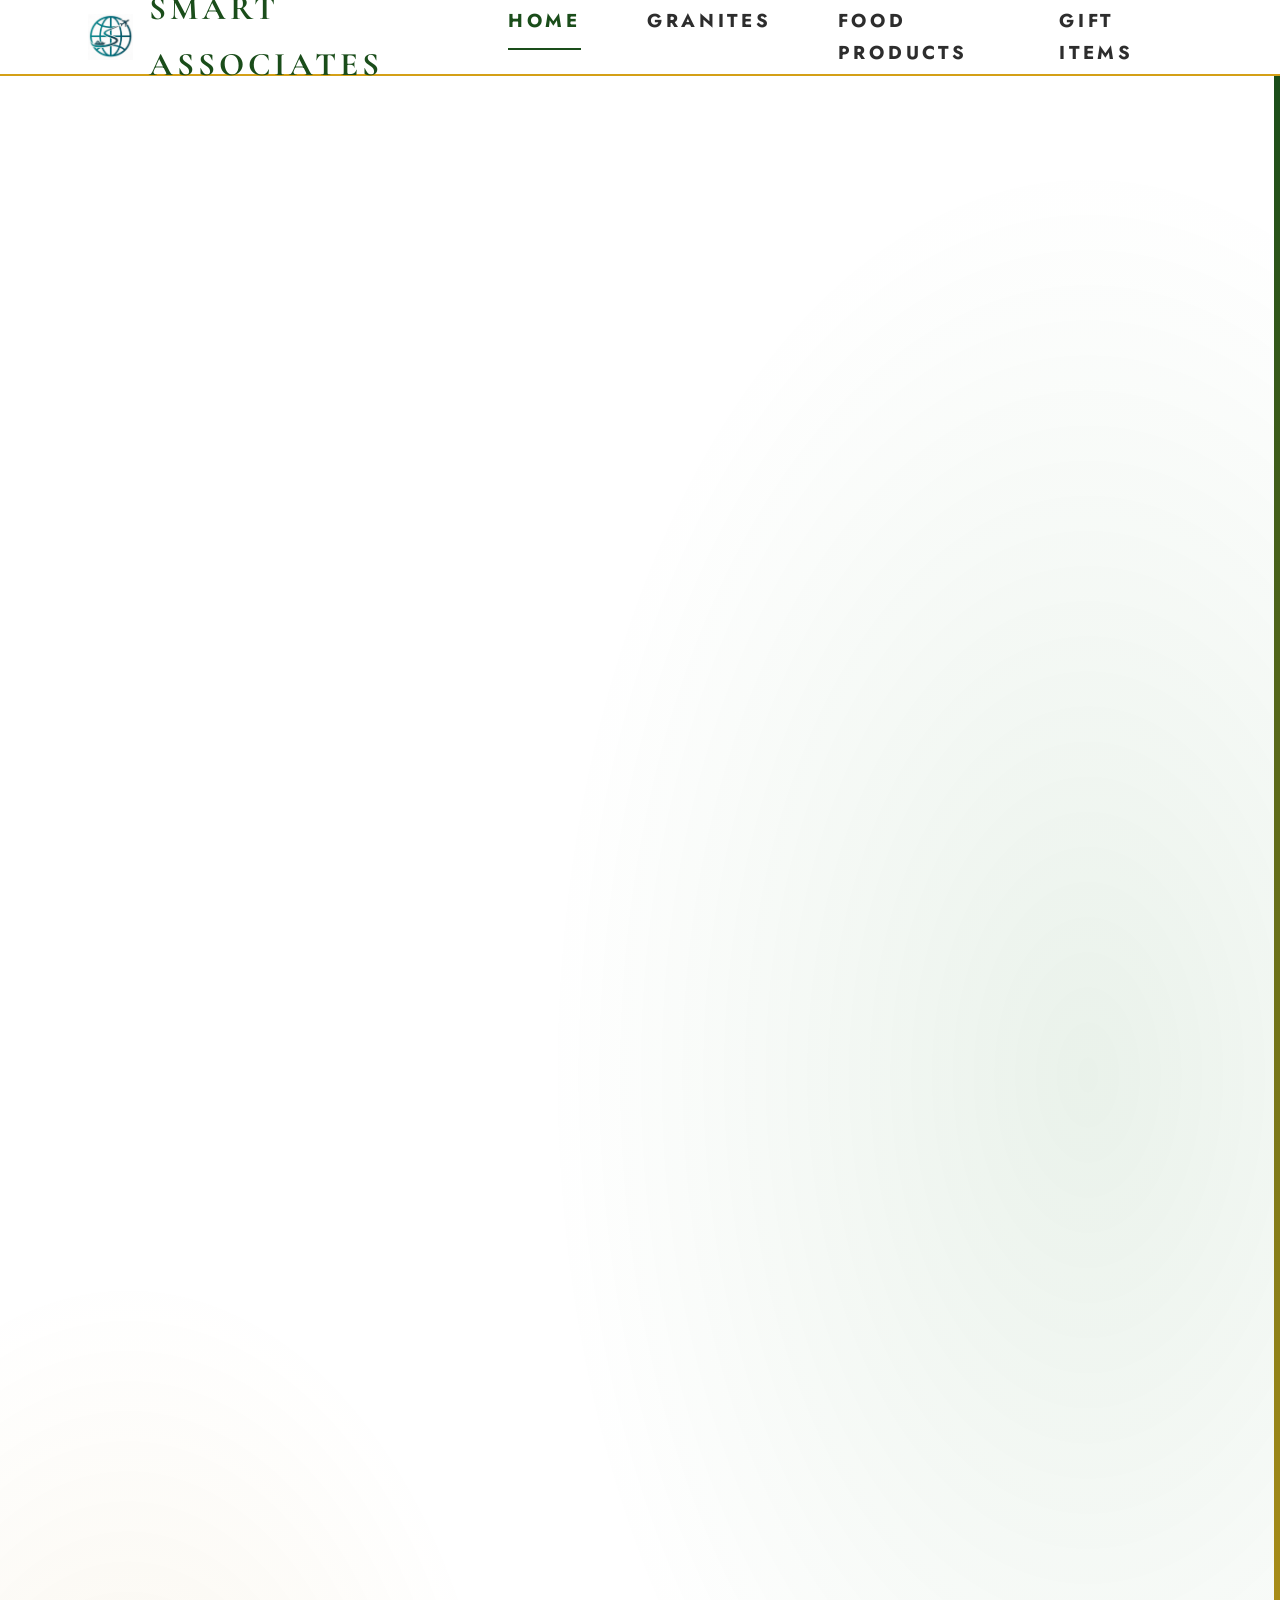
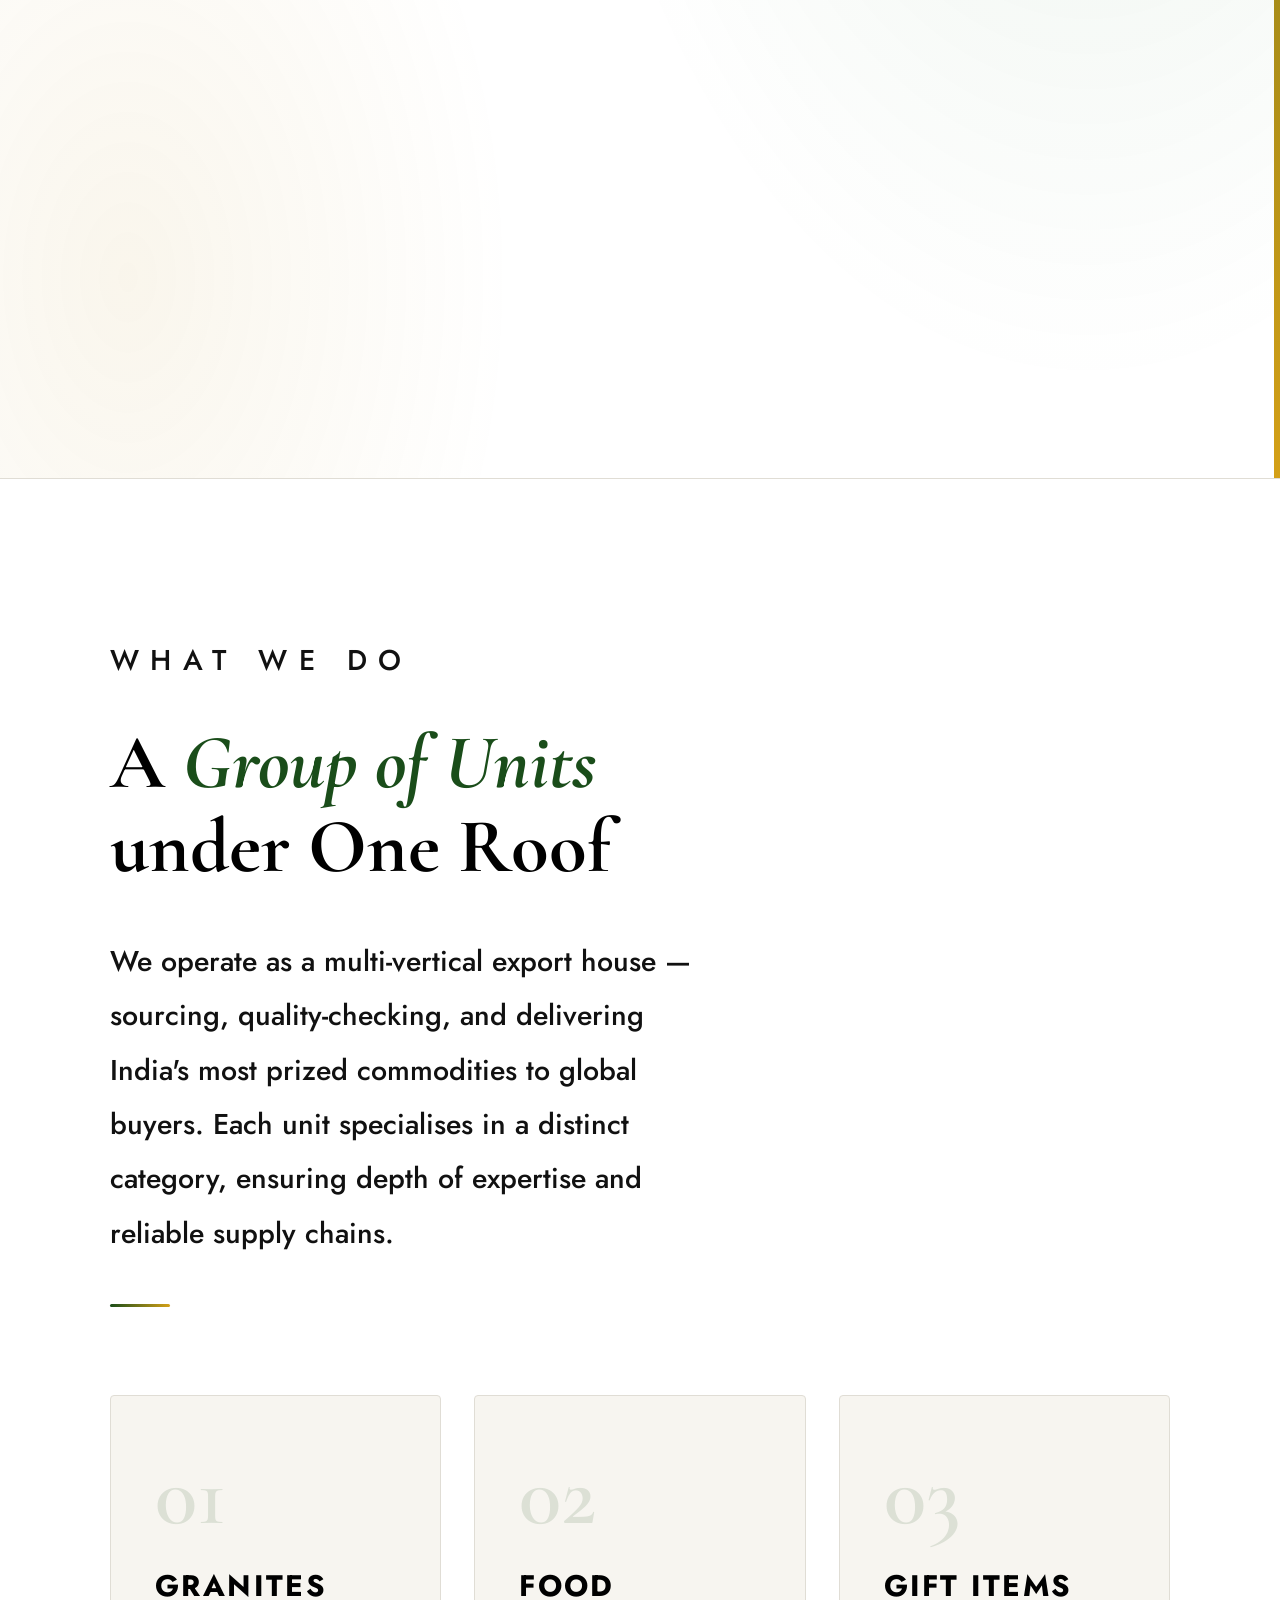
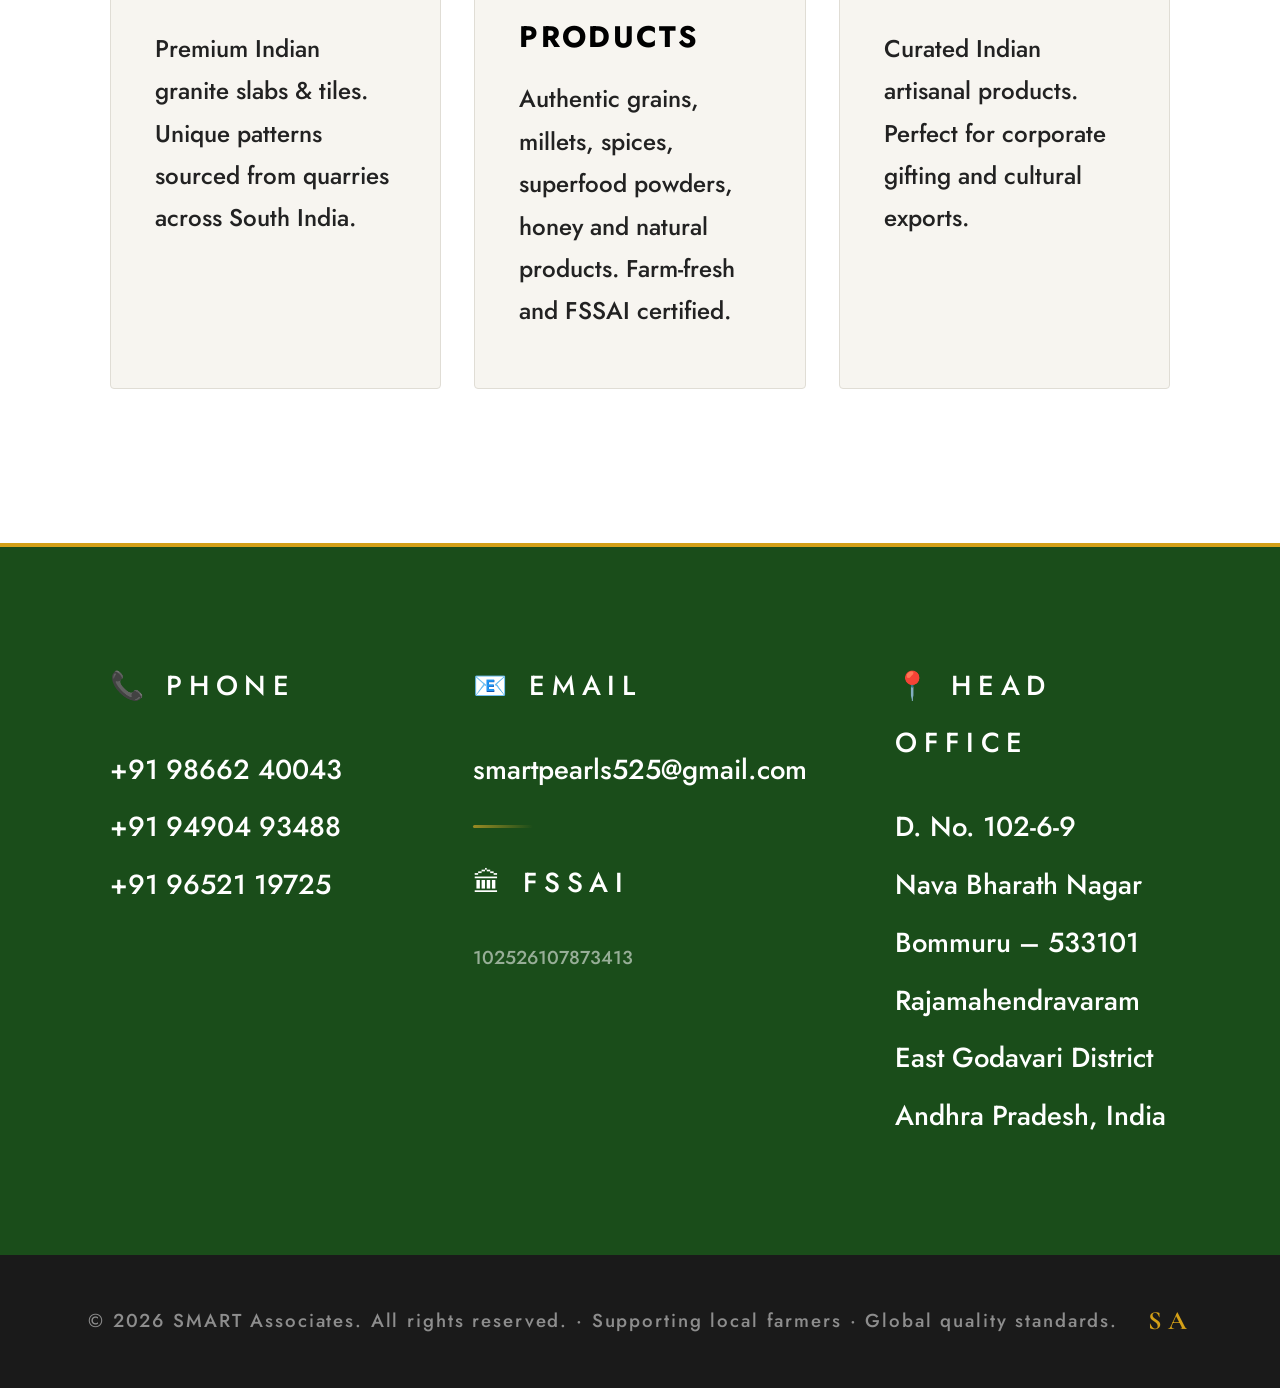
==== index.html @ ff50bb3d "Inital commit" ====
<!DOCTYPE html>
<html lang="en">
<head>
  <meta charset="UTF-8">
  <meta name="viewport" content="width=device-width, initial-scale=1.0">
  <title>SMART Associates — Exports &amp; Imports</title>
  <link rel="stylesheet" href="/styles.css">
  <style>
    /* ── GLOBAL LIGHT OVERRIDES ── */
    :root {
      --white: #ffffff;
      --off-white: #f7f5f0;
      --light-grey: #efefec;
      --gold: #b8860b;
      --gold-bright: #d4a017;
      --gold-light: #f0b429;
      --green-dark: #1a4d1a;
      --green-mid: #2e7d32;
      --green-accent: #43a047;
      --charcoal: #1a1a1a;
      --ink: #2d2d2d;
      --muted: #6b6b5e;
      --border: #e0ddd5;
    }

    body {
      background: var(--white);
      color: #111111;
      font-size: 22px;
    }

    body::before { display: none; }

    /* ── NAV ── */
    nav {
      background: var(--white) !important;
      border-bottom: 2px solid var(--gold-bright) !important;
      backdrop-filter: none !important;
    }
    .nav-logo-text { color: var(--green-dark) !important; }
    .nav-tabs li a { color: var(--ink) !important; }
    .nav-tabs li a:hover, .nav-tabs li a.active { color: var(--green-dark) !important; }
    .nav-tabs li a::after { background: var(--green-dark) !important; }
    .nav-hamburger { border-color: var(--green-dark) !important; color: var(--green-dark) !important; }

    /* ── HERO ── */
    .hero {
      min-height: calc(100vh - 72px);
      margin-top: 72px;
      display: grid;
      grid-template-rows: 1fr auto;
      position: relative; overflow: hidden;
      background: var(--white);
    }

    .hero-bg {
      position: absolute; inset: 0;
      background:
        radial-gradient(ellipse 65% 70% at 85% 50%, rgba(43,125,50,0.10) 0%, transparent 65%),
        radial-gradient(ellipse 50% 50% at 10% 90%, rgba(184,134,11,0.08) 0%, transparent 60%),
        var(--white);
    }

    /* Decorative bold stripe on right */
    .hero-bg::after {
      content: '';
      position: absolute;
      top: 0; right: 0; bottom: 0;
      width: 6px;
      background: linear-gradient(180deg, var(--green-dark), var(--gold-bright));
    }

    .hero-content {
      position: relative; z-index: 2;
      display: flex; flex-direction: column; justify-content: center;
      padding: 6rem 5rem 4rem; max-width: 960px;
    }

    .hero-eyebrow {
      font-size: 1.15rem; font-weight: 700; letter-spacing: 0.35em;
      color: var(--green-mid); text-transform: uppercase; margin-bottom: 2rem;
      display: flex; align-items: center; gap: 1rem;
      opacity: 0; animation: fadeUp 0.8s 0.2s cubic-bezier(0.16,1,0.3,1) forwards;
    }
    .hero-eyebrow::before {
      content: ''; display: inline-block; width: 32px; height: 2px;
      background: var(--green-mid); flex-shrink: 0;
    }

    .hero-title {
      font-family: 'Cormorant Garamond', serif;
      font-size: clamp(5.5rem, 12vw, 12rem);
      font-weight: 700; line-height: 1; letter-spacing: -0.02em;
      color: #000000; margin-bottom: 2.5rem;
      opacity: 0; animation: fadeUp 0.8s 0.35s cubic-bezier(0.16,1,0.3,1) forwards;
    }
    .hero-title em { font-style: italic; color: var(--green-dark); }

    .hero-desc {
      font-size: 1.35rem; font-weight: 500; line-height: 1.9;
      color: #111111; max-width: 580px; margin-bottom: 3.5rem;
      border-left: 4px solid var(--gold-bright); padding-left: 1.5rem;
      opacity: 0; animation: fadeUp 0.8s 0.5s cubic-bezier(0.16,1,0.3,1) forwards;
    }

    .hero-cta-row {
      display: flex; gap: 1.5rem; flex-wrap: wrap;
      opacity: 0; animation: fadeUp 0.8s 0.65s cubic-bezier(0.16,1,0.3,1) forwards;
    }

    /* ── CTA BUTTONS ── */
    .btn-primary {
      background: var(--green-dark) !important;
      color: #fff !important;
      clip-path: none !important;
      border-radius: 2px;
      font-size: 1.1rem !important;
      font-weight: 700 !important;
      letter-spacing: 0.2em !important;
      padding: 1.3rem 3.5rem !important;
    }
    .btn-primary:hover {
      background: var(--green-mid) !important;
      box-shadow: 0 8px 30px rgba(26,77,26,0.3) !important;
    }
    .btn-outline {
      border: 2px solid var(--green-dark) !important;
      color: var(--green-dark) !important;
      font-size: 1.1rem !important;
      font-weight: 700 !important;
      padding: 1.3rem 3.5rem !important;
    }
    .btn-outline:hover {
      background: var(--green-dark) !important;
      color: #fff !important;
    }

    /* ── STATS BAR ── */
    .hero-stats {
      position: relative; z-index: 2;
      display: grid; grid-template-columns: repeat(4, 1fr);
      border-top: 2px solid var(--border);
      background: var(--off-white);
      opacity: 0; animation: fadeUp 0.8s 0.8s cubic-bezier(0.16,1,0.3,1) forwards;
    }

    .stat-item {
      padding: 2.2rem 2rem;
      border-right: 1px solid var(--border);
      transition: background 0.3s;
    }
    .stat-item:last-child { border-right: none; }
    .stat-item:hover { background: var(--light-grey); }

    .stat-num {
      font-family: 'Cormorant Garamond', serif;
      font-size: 4.5rem; font-weight: 700; color: var(--green-dark);
      line-height: 1; margin-bottom: 0.4rem;
    }
    .stat-label {
      font-size: 1rem; font-weight: 700; letter-spacing: 0.15em;
      text-transform: uppercase; color: #111111;
    }

    /* ── WHAT WE DO ── */
    .what-we-do {
      background: var(--white); padding: 7rem 5rem;
      border-top: 1px solid var(--border);
    }

    .section-label {
      font-size: 1.1rem; font-weight: 700; letter-spacing: 0.4em;
      text-transform: uppercase; color: var(--green-mid); margin-bottom: 1.5rem;
    }

    .section-title {
      font-family: 'Cormorant Garamond', serif;
      font-size: clamp(3.5rem, 6vw, 6.5rem);
      font-weight: 700; line-height: 1.1;
      color: #000000; margin-bottom: 2rem;
    }
    .section-title em { font-style: italic; color: var(--green-dark); }

    .what-we-do > p.reveal {
      font-size: 1.3rem; font-weight: 500; color: #111111;
      max-width: 620px; line-height: 1.9;
    }

    .gold-divider {
      width: 60px; height: 3px;
      background: linear-gradient(90deg, var(--green-dark), var(--gold-bright));
      margin: 2rem 0; border-radius: 2px;
    }

    .units-grid {
      display: grid; grid-template-columns: repeat(auto-fit, minmax(240px, 1fr));
      gap: 1.5rem;
      margin-top: 4rem;
    }

    .unit-card {
      background: var(--off-white);
      border: 1.5px solid var(--border);
      padding: 2.5rem 2rem;
      transition: all 0.35s ease; cursor: pointer;
      position: relative; overflow: hidden;
      text-decoration: none; display: block; color: inherit;
      border-radius: 4px;
    }
    .unit-card::before {
      content: ''; position: absolute; top: 0; left: 0; right: 0;
      height: 4px;
      background: linear-gradient(90deg, var(--green-dark), var(--gold-bright));
      transform: scaleX(0); transform-origin: left;
      transition: transform 0.4s ease;
    }
    .unit-card:hover {
      background: var(--white);
      border-color: var(--green-mid);
      transform: translateY(-4px);
      box-shadow: 0 16px 48px rgba(26,77,26,0.12);
    }
    .unit-card:hover::before { transform: scaleX(1); }

    .unit-num {
      font-family: 'Cormorant Garamond', serif;
      font-size: 4rem; font-weight: 600;
      color: rgba(26,77,26,0.12); line-height: 1;
      margin-bottom: 1rem; transition: color 0.4s;
    }
    .unit-card:hover .unit-num { color: rgba(26,77,26,0.25); }
    .unit-name {
      font-size: 1.35rem; font-weight: 700; letter-spacing: 0.08em;
      text-transform: uppercase; color: #000000; margin-bottom: 0.75rem;
    }
    .unit-desc {
      font-size: 1.1rem; font-weight: 500; line-height: 1.75; color: #222222;
    }

    /* ── CONTACT ── */
    .contact-strip {
      background: var(--green-dark); padding: 5rem;
      display: grid; grid-template-columns: 1fr 1fr 1fr; gap: 4rem;
      border-top: 4px solid var(--gold-bright);
    }
    .contact-label {
      font-size: 1.05rem; letter-spacing: 0.25em; text-transform: uppercase;
      color: var(--gold-light); margin-bottom: 1.2rem; font-weight: 700;
    }
    .contact-strip p, .contact-strip a {
      font-size: 1.25rem; font-weight: 500; color: #ffffff;
      line-height: 2.1; text-decoration: none; transition: color 0.3s; display: block;
    }
    .contact-strip a:hover { color: var(--gold-light); }

    /* ── FOOTER ── */
    footer {
      background: var(--charcoal) !important;
      border-top: none !important;
    }
    footer p { color: rgba(255,255,255,0.5) !important; }
    .footer-logo { color: var(--gold-bright) !important; }

    /* ── SCROLLBAR ── */
    ::-webkit-scrollbar-track { background: var(--off-white) !important; }
    ::-webkit-scrollbar-thumb { background: var(--green-dark) !important; }

    @media (max-width: 768px) {
      .hero-content { padding: 4rem 1.5rem 2rem; }
      .hero-stats { grid-template-columns: 1fr 1fr; }
      .what-we-do { padding: 4rem 1.5rem; }
      .contact-strip { padding: 3rem 1.5rem; grid-template-columns: 1fr; }
    }
  </style>
</head>
<body>
  <div id="nav-placeholder"></div>

  <!-- HERO -->
  <section class="hero">
    <div class="hero-bg"></div>
    <div class="hero-content">
      <p class="hero-eyebrow">Rajamahendravaram · Andhra Pradesh · India</p>
      <h1 class="hero-title">Bridging <em>India's</em><br>Finest to the World</h1>
      <p class="hero-desc">SMART Associates is a premium export &amp; import trading company — a group of units sourcing authentic Indian granites, agricultural products, natural spices, and artisanal gift items directly from verified suppliers, meeting the highest international standards.</p>
      <div class="hero-cta-row">
        <a href="/food.html" class="btn-primary">Explore Products</a>
        <a href="#contact" class="btn-outline">Contact Us</a>
      </div>
    </div>
    <div class="hero-stats">
      <div class="stat-item"><div class="stat-num">5</div><div class="stat-label">Business Units</div></div>
      <div class="stat-item"><div class="stat-num">30+</div><div class="stat-label">Export Products</div></div>
      <div class="stat-item"><div class="stat-num">100%</div><div class="stat-label">Quality Assured</div></div>
      <div class="stat-item"><div class="stat-num">🌍</div><div class="stat-label">Global Markets</div></div>
    </div>
  </section>

  <!-- WHAT WE DO -->
  <section class="what-we-do">
    <p class="section-label reveal">What We Do</p>
    <h2 class="section-title reveal">A <em>Group of Units</em><br>under One Roof</h2>
    <p class="reveal">We operate as a multi-vertical export house — sourcing, quality-checking, and delivering India's most prized commodities to global buyers. Each unit specialises in a distinct category, ensuring depth of expertise and reliable supply chains.</p>
    <div class="gold-divider reveal"></div>
    <div class="units-grid">
      <a href="/granites.html" class="unit-card reveal">
        <div class="unit-num">01</div>
        <div class="unit-name">Granites</div>
        <div class="unit-desc">Premium Indian granite slabs &amp; tiles. Unique patterns sourced from quarries across South India.</div>
      </a>
      <a href="/food.html" class="unit-card reveal">
        <div class="unit-num">02</div>
        <div class="unit-name">Food Products</div>
        <div class="unit-desc">Authentic grains, millets, spices, superfood powders, honey and natural products. Farm-fresh and FSSAI certified.</div>
      </a>
      <a href="/gifts.html" class="unit-card reveal">
        <div class="unit-num">03</div>
        <div class="unit-name">Gift Items</div>
        <div class="unit-desc">Curated Indian artisanal products. Perfect for corporate gifting and cultural exports.</div>
      </a>
    </div>
  </section>

  <!-- CONTACT -->
  <section class="contact-strip" id="contact">
    <div class="reveal">
      <p class="contact-label">📞 Phone</p>
      <a href="tel:+919866240043">+91 98662 40043</a>
      <a href="tel:+919490493488">+91 94904 93488</a>
      <a href="tel:+919652119725">+91 96521 19725</a>
    </div>
    <div class="reveal">
      <p class="contact-label">📧 Email</p>
      <a href="mailto:smartpearls525@gmail.com">smartpearls525@gmail.com</a>
      <div class="gold-divider" style="margin:1.2rem 0; background: linear-gradient(90deg, rgba(240,180,41,0.6), transparent);"></div>
      <p class="contact-label">🏛 FSSAI</p>
      <p style="font-size:0.85rem; color:rgba(255,255,255,0.55)">102526107873413</p>
    </div>
    <div class="reveal">
      <p class="contact-label">📍 Head Office</p>
      <p>D. No. 102-6-9<br>Nava Bharath Nagar<br>Bommuru – 533101<br>Rajamahendravaram<br>East Godavari District<br>Andhra Pradesh, India</p>
    </div>
  </section>

  <footer>
    <p>© 2026 SMART Associates. All rights reserved. · Supporting local farmers · Global quality standards.</p>
    <div class="footer-logo">SA</div>
  </footer>

  <script src="/main.js"></script>
</body>
</html>
---- styles.css ----
@import url('https://fonts.googleapis.com/css2?family=Cormorant+Garamond:ital,wght@0,300;0,400;0,600;0,700;1,300;1,400;1,700&family=Jost:wght@400;500;600;700&display=swap');

:root {
  --white: #ffffff;
  --off-white: #f7f5f0;
  --light-grey: #efefec;
  --gold: #8c6a00;         /* Darkened from #b8860b */
  --gold-bright: #9e7711;  /* Darkened from #d4a017 for better visibility */
  --gold-light: #b08d3a;   /* Darkened from #f0b429 */
  --green-dark: #143b14;   /* Darkened for high contrast */
  --green-mid: #1a4d1a;    /* Darkened from #2e7d32 */
  --green-accent: #265c26; 
  --charcoal: #111111;
  --ink: #111111;
  --muted: #444444;
  --border: #d8d4cc;
  /* Legacy mapping maintained for compatibility */
  --dark: #ffffff;
  --dark2: #f7f5f0;
  --dark3: #efefec;
  --stone: #efefec;
  --stone2: #e4e1d8;
  --cream: #111111;
  --cream2: #222222;
  --text-muted: #444444;
  --gold-dim: #8c6a00;
}

* { margin: 0; padding: 0; box-sizing: border-box; }
html { scroll-behavior: smooth; font-size: 22px; }
body {
  font-family: 'Jost', sans-serif;
  background: var(--white);
  color: #111111;
  overflow-x: hidden;
  font-size: 1rem;
  line-height: 1.7;
  font-weight: 500;
}

body::before { display: none; }

/* NAV - Visibility Fixed */
nav {
  position: fixed; top: 0; left: 0; right: 0; z-index: 900;
  padding: 0 4rem; height: 76px;
  display: flex; align-items: center; justify-content: space-between;
  background: #ffffff;
  border-bottom: 2px solid var(--green-dark); /* Changed from gold to green for contrast */
}

.nav-logo { display: flex; align-items: center; gap: 0.75rem; text-decoration: none; }
.nav-logo img { height: 46px; width: auto; transition: opacity 0.3s; }
.nav-logo-text { font-family: 'Cormorant Garamond', serif; font-size: 1.5rem; font-weight: 700; letter-spacing: 0.12em; color: var(--green-dark); text-transform: uppercase; }

.nav-tabs { display: flex; gap: 0; list-style: none; }
.nav-tabs li a {
  display: block; color: #111111;
  font-family: 'Jost', sans-serif; font-size: 0.85rem; font-weight: 700; /* Increased weight */
  letter-spacing: 0.2em; text-transform: uppercase;
  padding: 0.5rem 1.5rem; text-decoration: none;
  transition: color 0.3s ease; position: relative;
}
.nav-tabs li a::after {
  content: ''; position: absolute; bottom: -2px; left: 50%; right: 50%;
  height: 2px; background: var(--green-dark); transition: left 0.3s ease, right 0.3s ease;
}
.nav-tabs li a:hover, .nav-tabs li a.active { color: var(--green-dark) !important; }
.nav-tabs li a.active::after { left: 1.5rem; right: 1.5rem; }

.nav-hamburger {
  display: none; background: none; border: 2px solid var(--green-dark);
  color: var(--green-dark); font-size: 1.4rem; padding: 0.3rem 0.8rem; cursor: pointer;
}

/* SHARED COMPONENTS - Visibility Fixed */
.section-label {
  font-size: 0.85rem; font-weight: 800; /* Bolder */
  letter-spacing: 0.4em; text-transform: uppercase; 
  color: var(--green-dark); /* Uses Dark Forest Green */
  margin-bottom: 1.5rem;
}

.section-title {
  font-family: 'Cormorant Garamond', serif;
  font-size: clamp(3rem, 5.5vw, 6rem);
  font-weight: 700; line-height: 1.1; color: #000000;
  margin-bottom: 2.5rem; max-width: 700px;
}
.section-title em { font-style: italic; color: var(--green-dark); }

.gold-divider {
  width: 60px; height: 3px;
  background: linear-gradient(90deg, var(--green-dark), var(--gold-bright));
  margin: 1.5rem 0; border-radius: 2px;
}

.btn-primary {
  background: var(--green-dark); color: #fff;
  font-family: 'Jost', sans-serif; font-size: 1.1rem; font-weight: 700;
  letter-spacing: 0.2em; text-transform: uppercase;
  border: none; padding: 1.3rem 3.5rem; cursor: pointer; transition: all 0.3s ease;
  text-decoration: none; display: inline-block; border-radius: 2px;
}
.btn-primary:hover { background: var(--green-mid); transform: translateY(-2px); box-shadow: 0 12px 40px rgba(26,77,26,0.25); }

.btn-outline {
  background: transparent; color: var(--green-dark);
  font-family: 'Jost', sans-serif; font-size: 1.1rem; font-weight: 700;
  letter-spacing: 0.2em; text-transform: uppercase;
  border: 2px solid var(--green-dark); padding: 1.3rem 3.5rem;
  cursor: pointer; transition: all 0.3s ease; text-decoration: none; display: inline-block;
}
.btn-outline:hover { background: var(--green-dark); color: #fff; }

.back-btn {
  display: inline-flex; align-items: center; gap: 0.6rem;
  background: none; border: 2px solid var(--green-dark);
  color: var(--green-dark); font-family: 'Jost', sans-serif;
  font-size: 0.9rem; font-weight: 700; letter-spacing: 0.2em; text-transform: uppercase;
  padding: 0.7rem 1.4rem; cursor: pointer; margin-bottom: 3rem;
  transition: all 0.3s; text-decoration: none;
}
.back-btn:hover { background: var(--green-dark); color: #fff; }

.section-hero {
  padding: 5rem 4rem 4rem;
  background: var(--white);
  border-bottom: 2px solid var(--border);
  position: relative; overflow: hidden;
}
.section-hero::after {
  content: attr(data-title); position: absolute; right: 4rem; top: 50%; transform: translateY(-50%);
  font-family: 'Cormorant Garamond', serif; font-size: clamp(6rem, 14vw, 14rem);
  font-weight: 700; color: rgba(26,77,26,0.08); /* Increased watermark visibility slightly */
  line-height: 1; pointer-events: none; white-space: nowrap;
}
.section-hero p { font-size: 1.1rem; font-weight: 500; color: #333333; max-width: 520px; line-height: 1.9; margin-top: 1rem; }

footer {
  background: #111111;
  padding: 2rem 4rem;
  display: flex; justify-content: space-between; align-items: center;
}
footer p { font-size: 0.85rem; font-weight: 500; color: rgba(255,255,255,0.55); letter-spacing: 0.1em; }
.footer-logo { font-family: 'Cormorant Garamond', serif; font-size: 1.2rem; color: var(--gold-bright); letter-spacing: 0.2em; font-weight: 700; }

.reveal { opacity: 0; transform: translateY(30px); transition: opacity 0.7s cubic-bezier(0.16,1,0.3,1), transform 0.7s cubic-bezier(0.16,1,0.3,1); }
.reveal.visible { opacity: 1; transform: translateY(0); }

@keyframes float { 0%, 100% { transform: translateY(0); } 50% { transform: translateY(-12px); } }

/* SCROLLBAR */
::-webkit-scrollbar { width: 6px; }
::-webkit-scrollbar-track { background: var(--off-white); }
::-webkit-scrollbar-thumb { background: var(--green-dark); border-radius: 3px; }

@media (max-width: 768px) {
  html { font-size: 19px; }
  nav { padding: 0 1.5rem; height: 68px; }
  .nav-tabs {
    display: none; flex-direction: column; position: absolute;
    top: 68px; left: 0; right: 0;
    background: #ffffff; padding: 1rem 0;
    border-bottom: 2px solid var(--green-dark);
    box-shadow: 0 8px 24px rgba(0,0,0,0.1);
  }
  .nav-tabs.open { display: flex; }
  .nav-tabs li a { padding: 0.9rem 2rem; font-size: 0.95rem; }
  .nav-hamburger { display: block; }
  .section-hero { padding: 3rem 1.5rem 2.5rem; }
  .section-hero::after { display: none; }
  footer { padding: 1.5rem; flex-direction: column; gap: 1rem; text-align: center; }
}
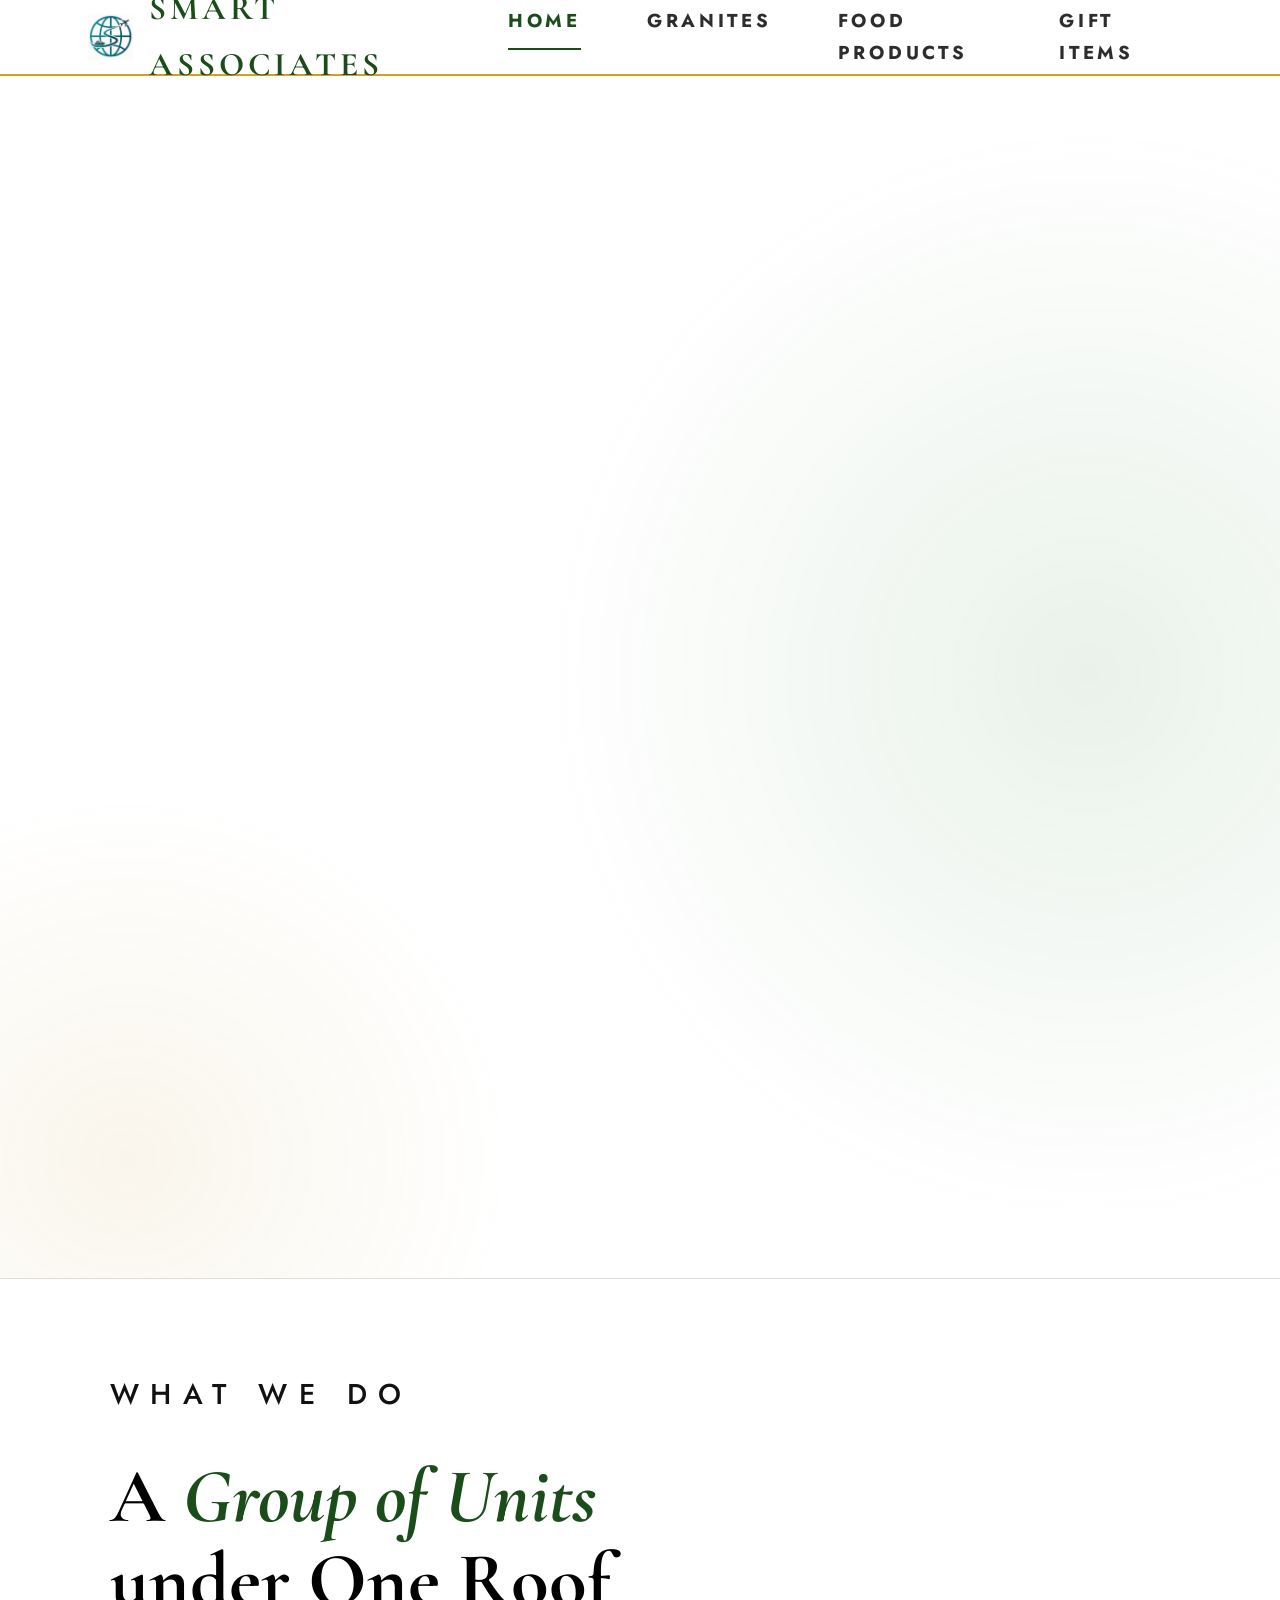
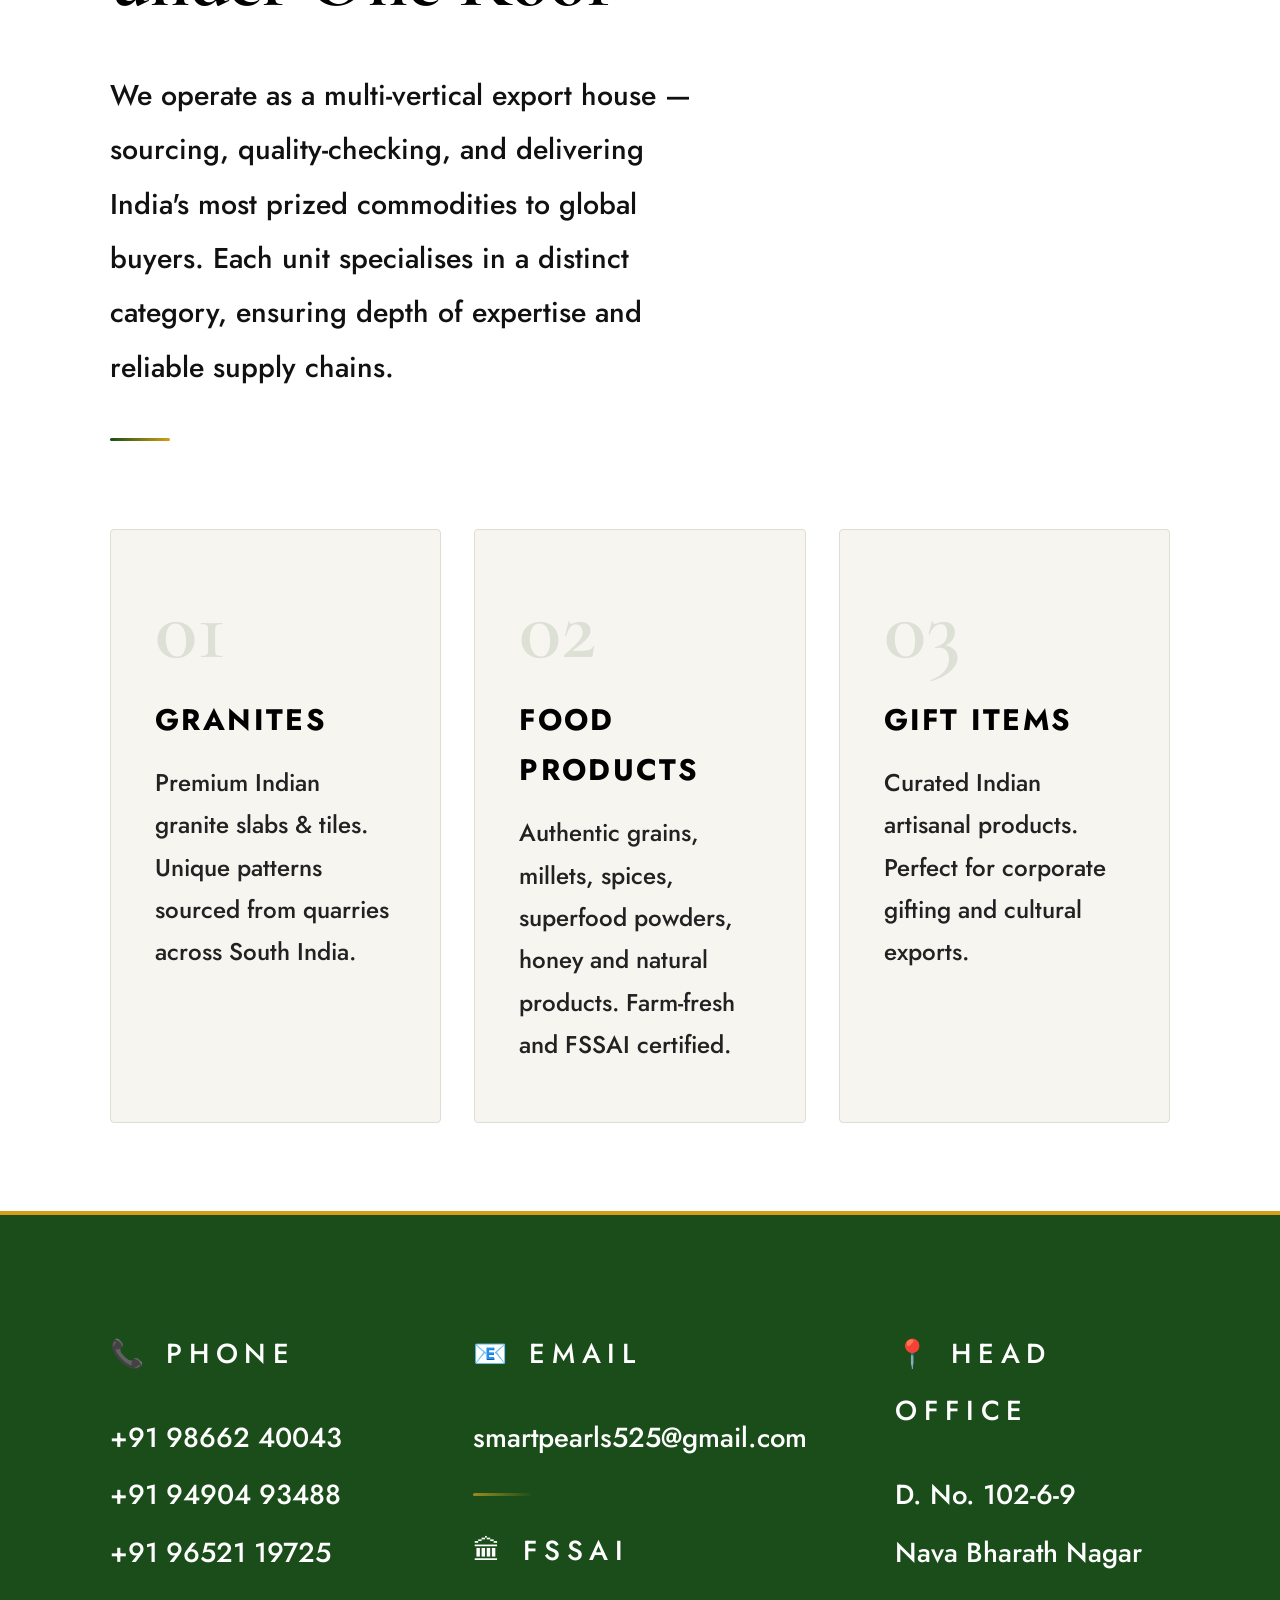
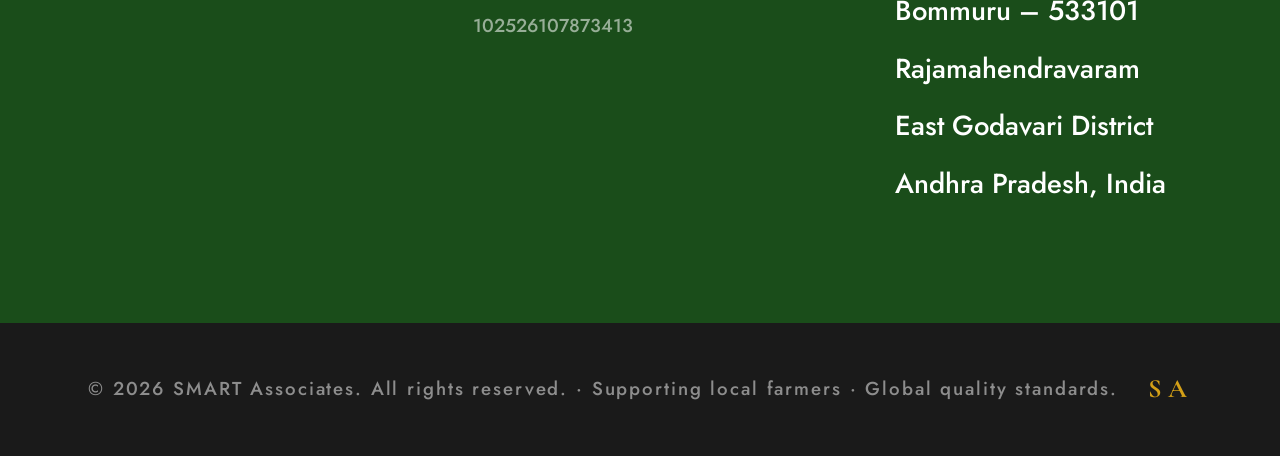
==== commit 81198127: "remove white spacess" ====
--- a/index.html
+++ b/index.html
@@ -45,10 +45,9 @@
 
     /* ── HERO ── */
     .hero {
-      min-height: calc(100vh - 72px);
       margin-top: 72px;
-      display: grid;
-      grid-template-rows: 1fr auto;
+      display: flex;
+      flex-direction: column;
       position: relative; overflow: hidden;
       background: var(--white);
     }
@@ -59,26 +58,18 @@
         radial-gradient(ellipse 65% 70% at 85% 50%, rgba(43,125,50,0.10) 0%, transparent 65%),
         radial-gradient(ellipse 50% 50% at 10% 90%, rgba(184,134,11,0.08) 0%, transparent 60%),
         var(--white);
-    }
-
-    /* Decorative bold stripe on right */
-    .hero-bg::after {
-      content: '';
-      position: absolute;
-      top: 0; right: 0; bottom: 0;
-      width: 6px;
-      background: linear-gradient(180deg, var(--green-dark), var(--gold-bright));
+      pointer-events: none;
     }
 
     .hero-content {
       position: relative; z-index: 2;
-      display: flex; flex-direction: column; justify-content: center;
-      padding: 6rem 5rem 4rem; max-width: 960px;
+      display: flex; flex-direction: column;
+      padding: 2rem 5rem 2rem; max-width: 960px;
     }
 
     .hero-eyebrow {
-      font-size: 1.15rem; font-weight: 700; letter-spacing: 0.35em;
-      color: var(--green-mid); text-transform: uppercase; margin-bottom: 2rem;
+      font-size: 1rem; font-weight: 700; letter-spacing: 0.35em;
+      color: var(--green-mid); text-transform: uppercase; margin-bottom: 1rem;
       display: flex; align-items: center; gap: 1rem;
       opacity: 0; animation: fadeUp 0.8s 0.2s cubic-bezier(0.16,1,0.3,1) forwards;
     }
@@ -89,16 +80,16 @@
 
     .hero-title {
       font-family: 'Cormorant Garamond', serif;
-      font-size: clamp(5.5rem, 12vw, 12rem);
+      font-size: clamp(3rem, 6vw, 6rem);
       font-weight: 700; line-height: 1; letter-spacing: -0.02em;
-      color: #000000; margin-bottom: 2.5rem;
+      color: #000000; margin-bottom: 1.5rem;
       opacity: 0; animation: fadeUp 0.8s 0.35s cubic-bezier(0.16,1,0.3,1) forwards;
     }
     .hero-title em { font-style: italic; color: var(--green-dark); }
 
     .hero-desc {
-      font-size: 1.35rem; font-weight: 500; line-height: 1.9;
-      color: #111111; max-width: 580px; margin-bottom: 3.5rem;
+      font-size: 1.1rem; font-weight: 500; line-height: 1.9;
+      color: #111111; max-width: 580px; margin-bottom: 2rem;
       border-left: 4px solid var(--gold-bright); padding-left: 1.5rem;
       opacity: 0; animation: fadeUp 0.8s 0.5s cubic-bezier(0.16,1,0.3,1) forwards;
     }
@@ -164,7 +155,7 @@
 
     /* ── WHAT WE DO ── */
     .what-we-do {
-      background: var(--white); padding: 7rem 5rem;
+      background: var(--white); padding: 4rem 5rem;
       border-top: 1px solid var(--border);
     }
 
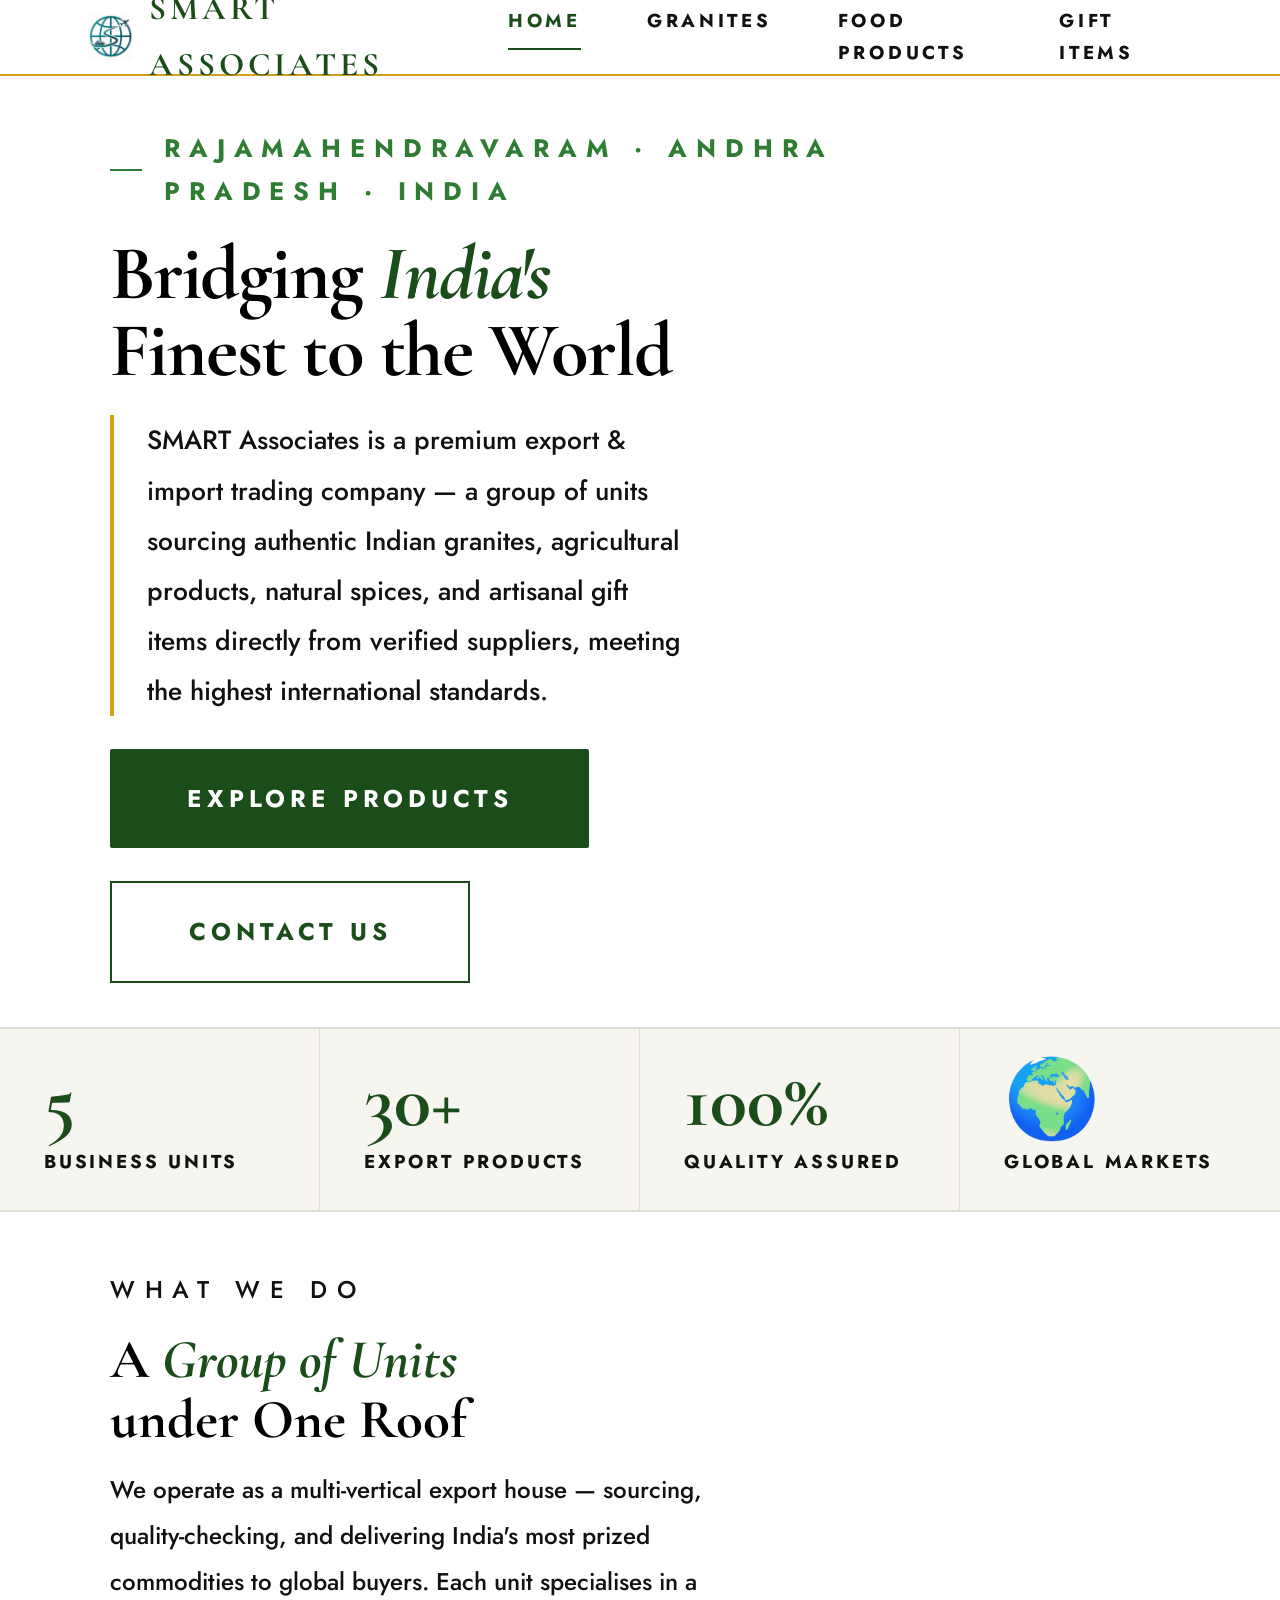
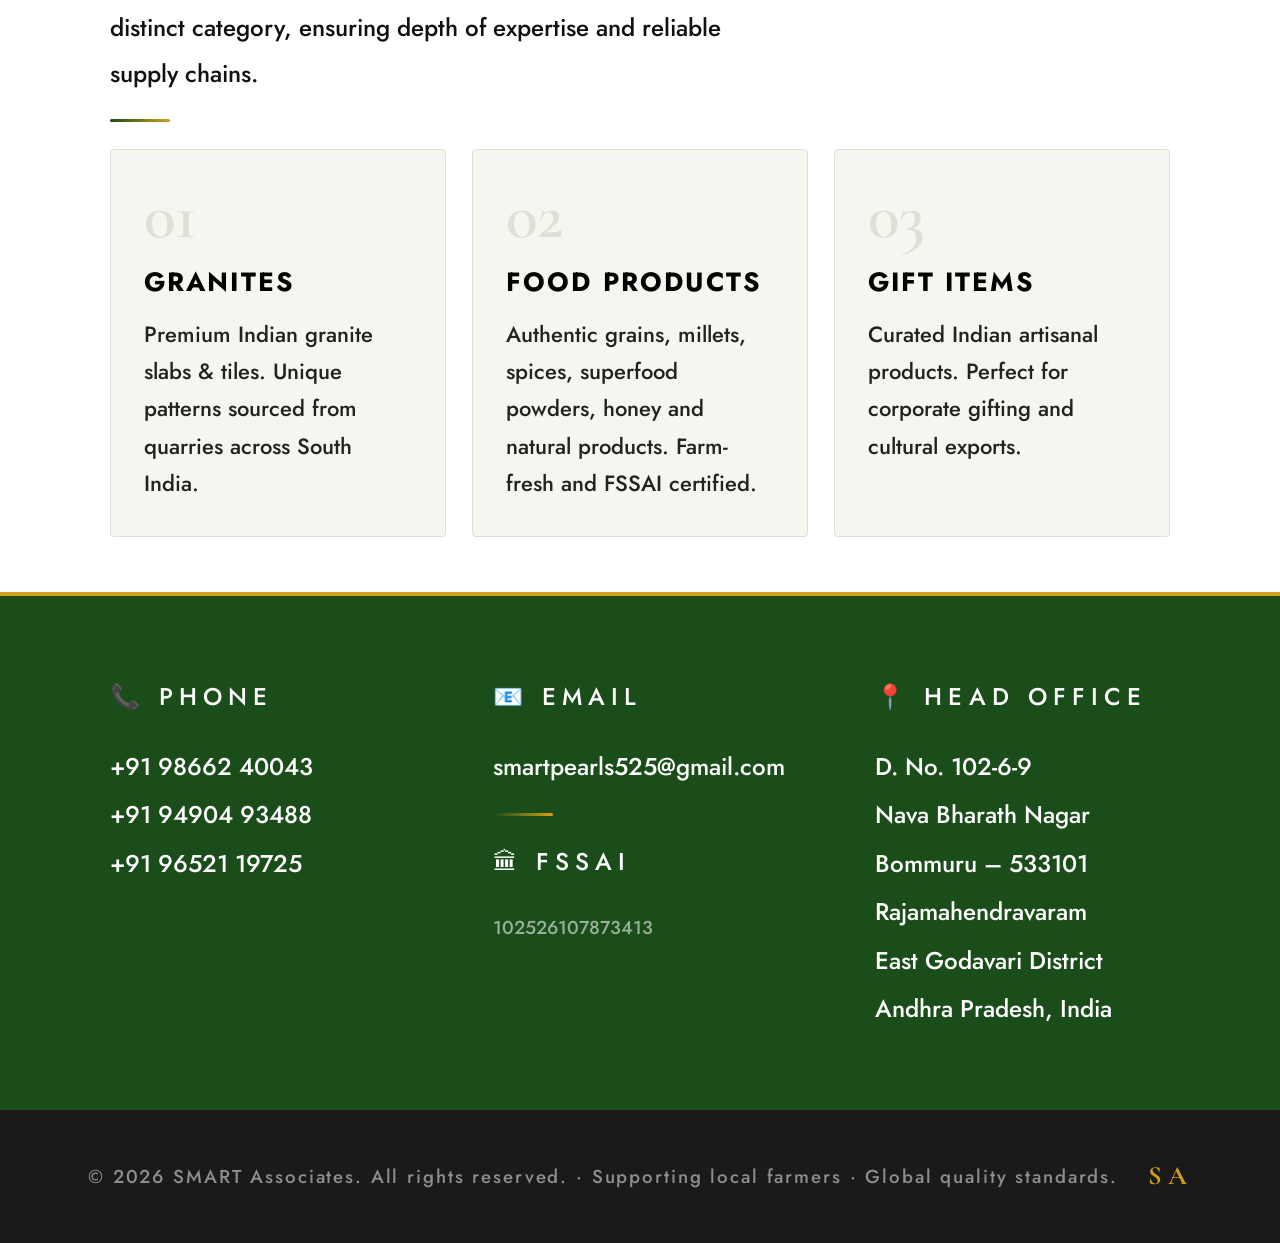
==== commit ff8036b5: "remove white spacesss" ====
--- a/index.html
+++ b/index.html
@@ -6,7 +6,6 @@
   <title>SMART Associates — Exports &amp; Imports</title>
   <link rel="stylesheet" href="/styles.css">
   <style>
-    /* ── GLOBAL LIGHT OVERRIDES ── */
     :root {
       --white: #ffffff;
       --off-white: #f7f5f0;
@@ -23,55 +22,35 @@
       --border: #e0ddd5;
     }
 
-    body {
-      background: var(--white);
-      color: #111111;
-      font-size: 22px;
-    }
-
+    body { background: #ffffff; color: #111111; font-size: 22px; }
     body::before { display: none; }
 
-    /* ── NAV ── */
     nav {
-      background: var(--white) !important;
+      background: #ffffff !important;
       border-bottom: 2px solid var(--gold-bright) !important;
       backdrop-filter: none !important;
     }
     .nav-logo-text { color: var(--green-dark) !important; }
-    .nav-tabs li a { color: var(--ink) !important; }
+    .nav-tabs li a { color: #111111 !important; }
     .nav-tabs li a:hover, .nav-tabs li a.active { color: var(--green-dark) !important; }
     .nav-tabs li a::after { background: var(--green-dark) !important; }
     .nav-hamburger { border-color: var(--green-dark) !important; color: var(--green-dark) !important; }
 
-    /* ── HERO ── */
     .hero {
       margin-top: 72px;
-      display: flex;
-      flex-direction: column;
-      position: relative; overflow: hidden;
-      background: var(--white);
-    }
-
-    .hero-bg {
-      position: absolute; inset: 0;
-      background:
-        radial-gradient(ellipse 65% 70% at 85% 50%, rgba(43,125,50,0.10) 0%, transparent 65%),
-        radial-gradient(ellipse 50% 50% at 10% 90%, rgba(184,134,11,0.08) 0%, transparent 60%),
-        var(--white);
-      pointer-events: none;
+      background: #ffffff;
+      border-bottom: 1px solid var(--border);
     }
 
     .hero-content {
-      position: relative; z-index: 2;
-      display: flex; flex-direction: column;
-      padding: 2rem 5rem 2rem; max-width: 960px;
+      padding: 2.5rem 5rem 2rem;
+      max-width: 960px;
     }
 
     .hero-eyebrow {
-      font-size: 1rem; font-weight: 700; letter-spacing: 0.35em;
+      font-size: 1.15rem; font-weight: 700; letter-spacing: 0.35em;
       color: var(--green-mid); text-transform: uppercase; margin-bottom: 1rem;
       display: flex; align-items: center; gap: 1rem;
-      opacity: 0; animation: fadeUp 0.8s 0.2s cubic-bezier(0.16,1,0.3,1) forwards;
     }
     .hero-eyebrow::before {
       content: ''; display: inline-block; width: 32px; height: 2px;
@@ -80,196 +59,121 @@
 
     .hero-title {
       font-family: 'Cormorant Garamond', serif;
-      font-size: clamp(3rem, 6vw, 6rem);
+      font-size: clamp(3.5rem, 6vw, 6.5rem);
       font-weight: 700; line-height: 1; letter-spacing: -0.02em;
-      color: #000000; margin-bottom: 1.5rem;
-      opacity: 0; animation: fadeUp 0.8s 0.35s cubic-bezier(0.16,1,0.3,1) forwards;
+      color: #000000; margin-bottom: 1.2rem;
     }
     .hero-title em { font-style: italic; color: var(--green-dark); }
 
     .hero-desc {
-      font-size: 1.1rem; font-weight: 500; line-height: 1.9;
-      color: #111111; max-width: 580px; margin-bottom: 2rem;
+      font-size: 1.2rem; font-weight: 500; line-height: 1.9;
+      color: #111111; max-width: 580px; margin-bottom: 1.5rem;
       border-left: 4px solid var(--gold-bright); padding-left: 1.5rem;
-      opacity: 0; animation: fadeUp 0.8s 0.5s cubic-bezier(0.16,1,0.3,1) forwards;
-    }
-
-    .hero-cta-row {
-      display: flex; gap: 1.5rem; flex-wrap: wrap;
-      opacity: 0; animation: fadeUp 0.8s 0.65s cubic-bezier(0.16,1,0.3,1) forwards;
-    }
-
-    /* ── CTA BUTTONS ── */
+    }
+
+    .hero-cta-row { display: flex; gap: 1.5rem; flex-wrap: wrap; }
+
     .btn-primary {
-      background: var(--green-dark) !important;
-      color: #fff !important;
-      clip-path: none !important;
-      border-radius: 2px;
-      font-size: 1.1rem !important;
-      font-weight: 700 !important;
-      letter-spacing: 0.2em !important;
-      padding: 1.3rem 3.5rem !important;
-    }
-    .btn-primary:hover {
-      background: var(--green-mid) !important;
-      box-shadow: 0 8px 30px rgba(26,77,26,0.3) !important;
-    }
+      background: var(--green-dark) !important; color: #fff !important;
+      clip-path: none !important; border-radius: 2px;
+      font-size: 1.1rem !important; font-weight: 700 !important;
+      letter-spacing: 0.2em !important; padding: 1.3rem 3.5rem !important;
+    }
+    .btn-primary:hover { background: var(--green-mid) !important; box-shadow: 0 8px 30px rgba(26,77,26,0.3) !important; }
     .btn-outline {
-      border: 2px solid var(--green-dark) !important;
-      color: var(--green-dark) !important;
-      font-size: 1.1rem !important;
-      font-weight: 700 !important;
-      padding: 1.3rem 3.5rem !important;
-    }
-    .btn-outline:hover {
-      background: var(--green-dark) !important;
-      color: #fff !important;
-    }
-
-    /* ── STATS BAR ── */
+      border: 2px solid var(--green-dark) !important; color: var(--green-dark) !important;
+      font-size: 1.1rem !important; font-weight: 700 !important; padding: 1.3rem 3.5rem !important;
+    }
+    .btn-outline:hover { background: var(--green-dark) !important; color: #fff !important; }
+
     .hero-stats {
-      position: relative; z-index: 2;
       display: grid; grid-template-columns: repeat(4, 1fr);
       border-top: 2px solid var(--border);
       background: var(--off-white);
-      opacity: 0; animation: fadeUp 0.8s 0.8s cubic-bezier(0.16,1,0.3,1) forwards;
-    }
-
-    .stat-item {
-      padding: 2.2rem 2rem;
-      border-right: 1px solid var(--border);
-      transition: background 0.3s;
-    }
+    }
+    .stat-item { padding: 1.5rem 2rem; border-right: 1px solid var(--border); transition: background 0.3s; }
     .stat-item:last-child { border-right: none; }
     .stat-item:hover { background: var(--light-grey); }
-
     .stat-num {
       font-family: 'Cormorant Garamond', serif;
-      font-size: 4.5rem; font-weight: 700; color: var(--green-dark);
-      line-height: 1; margin-bottom: 0.4rem;
-    }
-    .stat-label {
-      font-size: 1rem; font-weight: 700; letter-spacing: 0.15em;
-      text-transform: uppercase; color: #111111;
-    }
-
-    /* ── WHAT WE DO ── */
-    .what-we-do {
-      background: var(--white); padding: 4rem 5rem;
-      border-top: 1px solid var(--border);
-    }
-
-    .section-label {
-      font-size: 1.1rem; font-weight: 700; letter-spacing: 0.4em;
-      text-transform: uppercase; color: var(--green-mid); margin-bottom: 1.5rem;
-    }
+      font-size: 3.5rem; font-weight: 700; color: var(--green-dark); line-height: 1; margin-bottom: 0.3rem;
+    }
+    .stat-label { font-size: 0.85rem; font-weight: 700; letter-spacing: 0.15em; text-transform: uppercase; color: #111111; }
+
+    .what-we-do { background: #ffffff; padding: 2.5rem 5rem; border-top: 1px solid var(--border); }
+
+    .section-label { font-size: 1rem; font-weight: 700; letter-spacing: 0.4em; text-transform: uppercase; color: var(--green-mid); margin-bottom: 0.75rem; }
 
     .section-title {
       font-family: 'Cormorant Garamond', serif;
-      font-size: clamp(3.5rem, 6vw, 6.5rem);
-      font-weight: 700; line-height: 1.1;
-      color: #000000; margin-bottom: 2rem;
+      font-size: clamp(2.5rem, 4vw, 4rem);
+      font-weight: 700; line-height: 1.1; color: #000000; margin-bottom: 0.75rem;
     }
     .section-title em { font-style: italic; color: var(--green-dark); }
 
-    .what-we-do > p.reveal {
-      font-size: 1.3rem; font-weight: 500; color: #111111;
-      max-width: 620px; line-height: 1.9;
+    .what-we-do > p {
+      font-size: 1.1rem; font-weight: 500; color: #111111; max-width: 620px; line-height: 1.9;
     }
 
     .gold-divider {
       width: 60px; height: 3px;
       background: linear-gradient(90deg, var(--green-dark), var(--gold-bright));
-      margin: 2rem 0; border-radius: 2px;
+      margin: 1rem 0; border-radius: 2px;
     }
 
     .units-grid {
       display: grid; grid-template-columns: repeat(auto-fit, minmax(240px, 1fr));
-      gap: 1.5rem;
-      margin-top: 4rem;
+      gap: 1.2rem; margin-top: 1.2rem;
     }
 
     .unit-card {
-      background: var(--off-white);
-      border: 1.5px solid var(--border);
-      padding: 2.5rem 2rem;
-      transition: all 0.35s ease; cursor: pointer;
+      background: var(--off-white); border: 1.5px solid var(--border);
+      padding: 1.5rem; transition: all 0.35s ease;
       position: relative; overflow: hidden;
-      text-decoration: none; display: block; color: inherit;
-      border-radius: 4px;
+      text-decoration: none; display: block; color: inherit; border-radius: 4px;
     }
     .unit-card::before {
-      content: ''; position: absolute; top: 0; left: 0; right: 0;
-      height: 4px;
+      content: ''; position: absolute; top: 0; left: 0; right: 0; height: 4px;
       background: linear-gradient(90deg, var(--green-dark), var(--gold-bright));
-      transform: scaleX(0); transform-origin: left;
-      transition: transform 0.4s ease;
-    }
-    .unit-card:hover {
-      background: var(--white);
-      border-color: var(--green-mid);
-      transform: translateY(-4px);
-      box-shadow: 0 16px 48px rgba(26,77,26,0.12);
-    }
+      transform: scaleX(0); transform-origin: left; transition: transform 0.4s ease;
+    }
+    .unit-card:hover { background: #ffffff; border-color: var(--green-mid); transform: translateY(-4px); box-shadow: 0 16px 48px rgba(26,77,26,0.12); }
     .unit-card:hover::before { transform: scaleX(1); }
-
     .unit-num {
-      font-family: 'Cormorant Garamond', serif;
-      font-size: 4rem; font-weight: 600;
-      color: rgba(26,77,26,0.12); line-height: 1;
-      margin-bottom: 1rem; transition: color 0.4s;
-    }
-    .unit-card:hover .unit-num { color: rgba(26,77,26,0.25); }
-    .unit-name {
-      font-size: 1.35rem; font-weight: 700; letter-spacing: 0.08em;
-      text-transform: uppercase; color: #000000; margin-bottom: 0.75rem;
-    }
-    .unit-desc {
-      font-size: 1.1rem; font-weight: 500; line-height: 1.75; color: #222222;
-    }
-
-    /* ── CONTACT ── */
+      font-family: 'Cormorant Garamond', serif; font-size: 3rem; font-weight: 600;
+      color: rgba(26,77,26,0.12); line-height: 1; margin-bottom: 0.5rem;
+    }
+    .unit-name { font-size: 1.2rem; font-weight: 700; letter-spacing: 0.08em; text-transform: uppercase; color: #000000; margin-bottom: 0.5rem; }
+    .unit-desc { font-size: 1rem; font-weight: 500; line-height: 1.7; color: #222222; }
+
     .contact-strip {
-      background: var(--green-dark); padding: 5rem;
+      background: var(--green-dark); padding: 3.5rem 5rem;
       display: grid; grid-template-columns: 1fr 1fr 1fr; gap: 4rem;
       border-top: 4px solid var(--gold-bright);
     }
-    .contact-label {
-      font-size: 1.05rem; letter-spacing: 0.25em; text-transform: uppercase;
-      color: var(--gold-light); margin-bottom: 1.2rem; font-weight: 700;
-    }
-    .contact-strip p, .contact-strip a {
-      font-size: 1.25rem; font-weight: 500; color: #ffffff;
-      line-height: 2.1; text-decoration: none; transition: color 0.3s; display: block;
-    }
+    .contact-label { font-size: 1rem; letter-spacing: 0.25em; text-transform: uppercase; color: var(--gold-light); margin-bottom: 1rem; font-weight: 700; }
+    .contact-strip p, .contact-strip a { font-size: 1.1rem; font-weight: 500; color: #ffffff; line-height: 2; text-decoration: none; transition: color 0.3s; display: block; }
     .contact-strip a:hover { color: var(--gold-light); }
 
-    /* ── FOOTER ── */
-    footer {
-      background: var(--charcoal) !important;
-      border-top: none !important;
-    }
+    footer { background: var(--charcoal) !important; border-top: none !important; }
     footer p { color: rgba(255,255,255,0.5) !important; }
     .footer-logo { color: var(--gold-bright) !important; }
 
-    /* ── SCROLLBAR ── */
     ::-webkit-scrollbar-track { background: var(--off-white) !important; }
     ::-webkit-scrollbar-thumb { background: var(--green-dark) !important; }
 
     @media (max-width: 768px) {
-      .hero-content { padding: 4rem 1.5rem 2rem; }
+      .hero-content { padding: 2rem 1.5rem; }
       .hero-stats { grid-template-columns: 1fr 1fr; }
-      .what-we-do { padding: 4rem 1.5rem; }
-      .contact-strip { padding: 3rem 1.5rem; grid-template-columns: 1fr; }
+      .what-we-do { padding: 2rem 1.5rem; }
+      .contact-strip { padding: 2.5rem 1.5rem; grid-template-columns: 1fr; }
     }
   </style>
 </head>
 <body>
   <div id="nav-placeholder"></div>
 
-  <!-- HERO -->
   <section class="hero">
-    <div class="hero-bg"></div>
     <div class="hero-content">
       <p class="hero-eyebrow">Rajamahendravaram · Andhra Pradesh · India</p>
       <h1 class="hero-title">Bridging <em>India's</em><br>Finest to the World</h1>
@@ -287,24 +191,23 @@
     </div>
   </section>
 
-  <!-- WHAT WE DO -->
   <section class="what-we-do">
-    <p class="section-label reveal">What We Do</p>
-    <h2 class="section-title reveal">A <em>Group of Units</em><br>under One Roof</h2>
-    <p class="reveal">We operate as a multi-vertical export house — sourcing, quality-checking, and delivering India's most prized commodities to global buyers. Each unit specialises in a distinct category, ensuring depth of expertise and reliable supply chains.</p>
-    <div class="gold-divider reveal"></div>
+    <p class="section-label">What We Do</p>
+    <h2 class="section-title">A <em>Group of Units</em><br>under One Roof</h2>
+    <p>We operate as a multi-vertical export house — sourcing, quality-checking, and delivering India's most prized commodities to global buyers. Each unit specialises in a distinct category, ensuring depth of expertise and reliable supply chains.</p>
+    <div class="gold-divider"></div>
     <div class="units-grid">
-      <a href="/granites.html" class="unit-card reveal">
+      <a href="/granites.html" class="unit-card">
         <div class="unit-num">01</div>
         <div class="unit-name">Granites</div>
         <div class="unit-desc">Premium Indian granite slabs &amp; tiles. Unique patterns sourced from quarries across South India.</div>
       </a>
-      <a href="/food.html" class="unit-card reveal">
+      <a href="/food.html" class="unit-card">
         <div class="unit-num">02</div>
         <div class="unit-name">Food Products</div>
         <div class="unit-desc">Authentic grains, millets, spices, superfood powders, honey and natural products. Farm-fresh and FSSAI certified.</div>
       </a>
-      <a href="/gifts.html" class="unit-card reveal">
+      <a href="/gifts.html" class="unit-card">
         <div class="unit-num">03</div>
         <div class="unit-name">Gift Items</div>
         <div class="unit-desc">Curated Indian artisanal products. Perfect for corporate gifting and cultural exports.</div>
@@ -312,22 +215,21 @@
     </div>
   </section>
 
-  <!-- CONTACT -->
   <section class="contact-strip" id="contact">
-    <div class="reveal">
+    <div>
       <p class="contact-label">📞 Phone</p>
       <a href="tel:+919866240043">+91 98662 40043</a>
       <a href="tel:+919490493488">+91 94904 93488</a>
       <a href="tel:+919652119725">+91 96521 19725</a>
     </div>
-    <div class="reveal">
+    <div>
       <p class="contact-label">📧 Email</p>
       <a href="mailto:smartpearls525@gmail.com">smartpearls525@gmail.com</a>
-      <div class="gold-divider" style="margin:1.2rem 0; background: linear-gradient(90deg, rgba(240,180,41,0.6), transparent);"></div>
+      <div class="gold-divider" style="margin:1rem 0;"></div>
       <p class="contact-label">🏛 FSSAI</p>
       <p style="font-size:0.85rem; color:rgba(255,255,255,0.55)">102526107873413</p>
     </div>
-    <div class="reveal">
+    <div>
       <p class="contact-label">📍 Head Office</p>
       <p>D. No. 102-6-9<br>Nava Bharath Nagar<br>Bommuru – 533101<br>Rajamahendravaram<br>East Godavari District<br>Andhra Pradesh, India</p>
     </div>
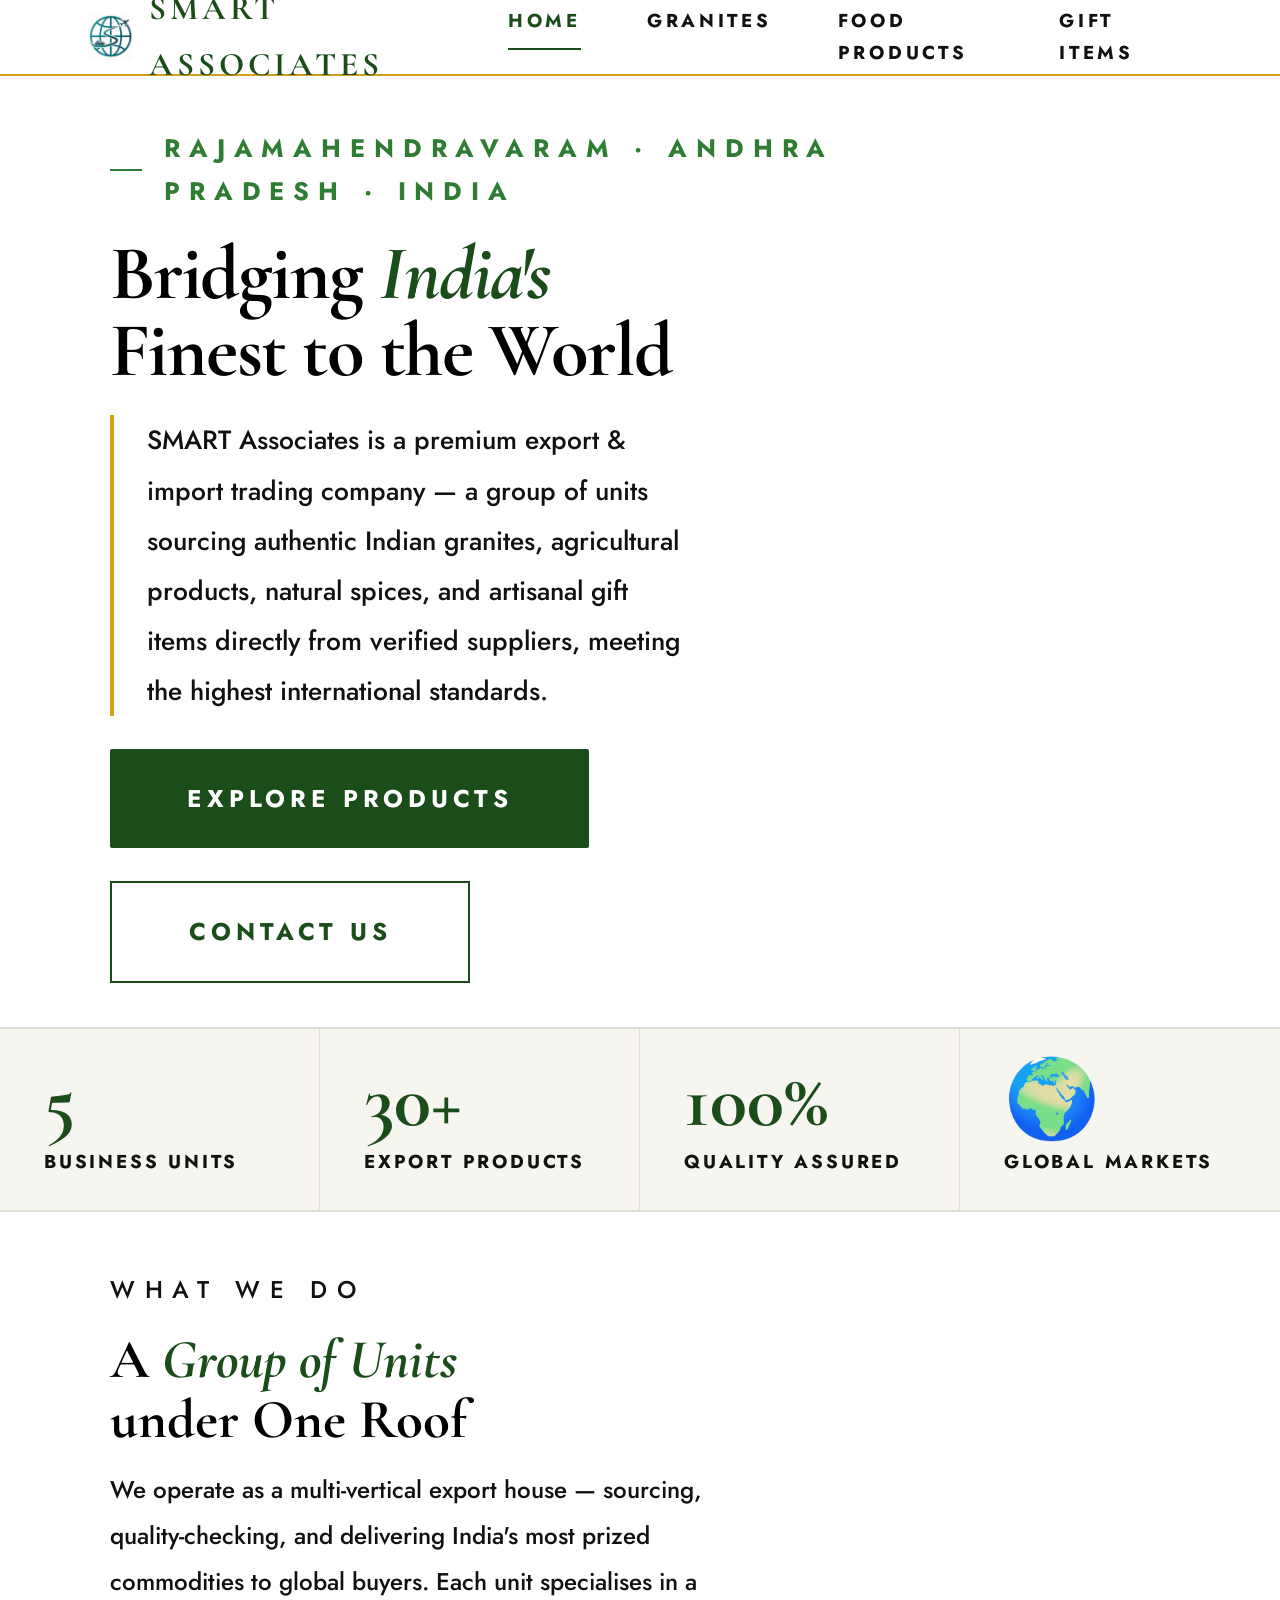
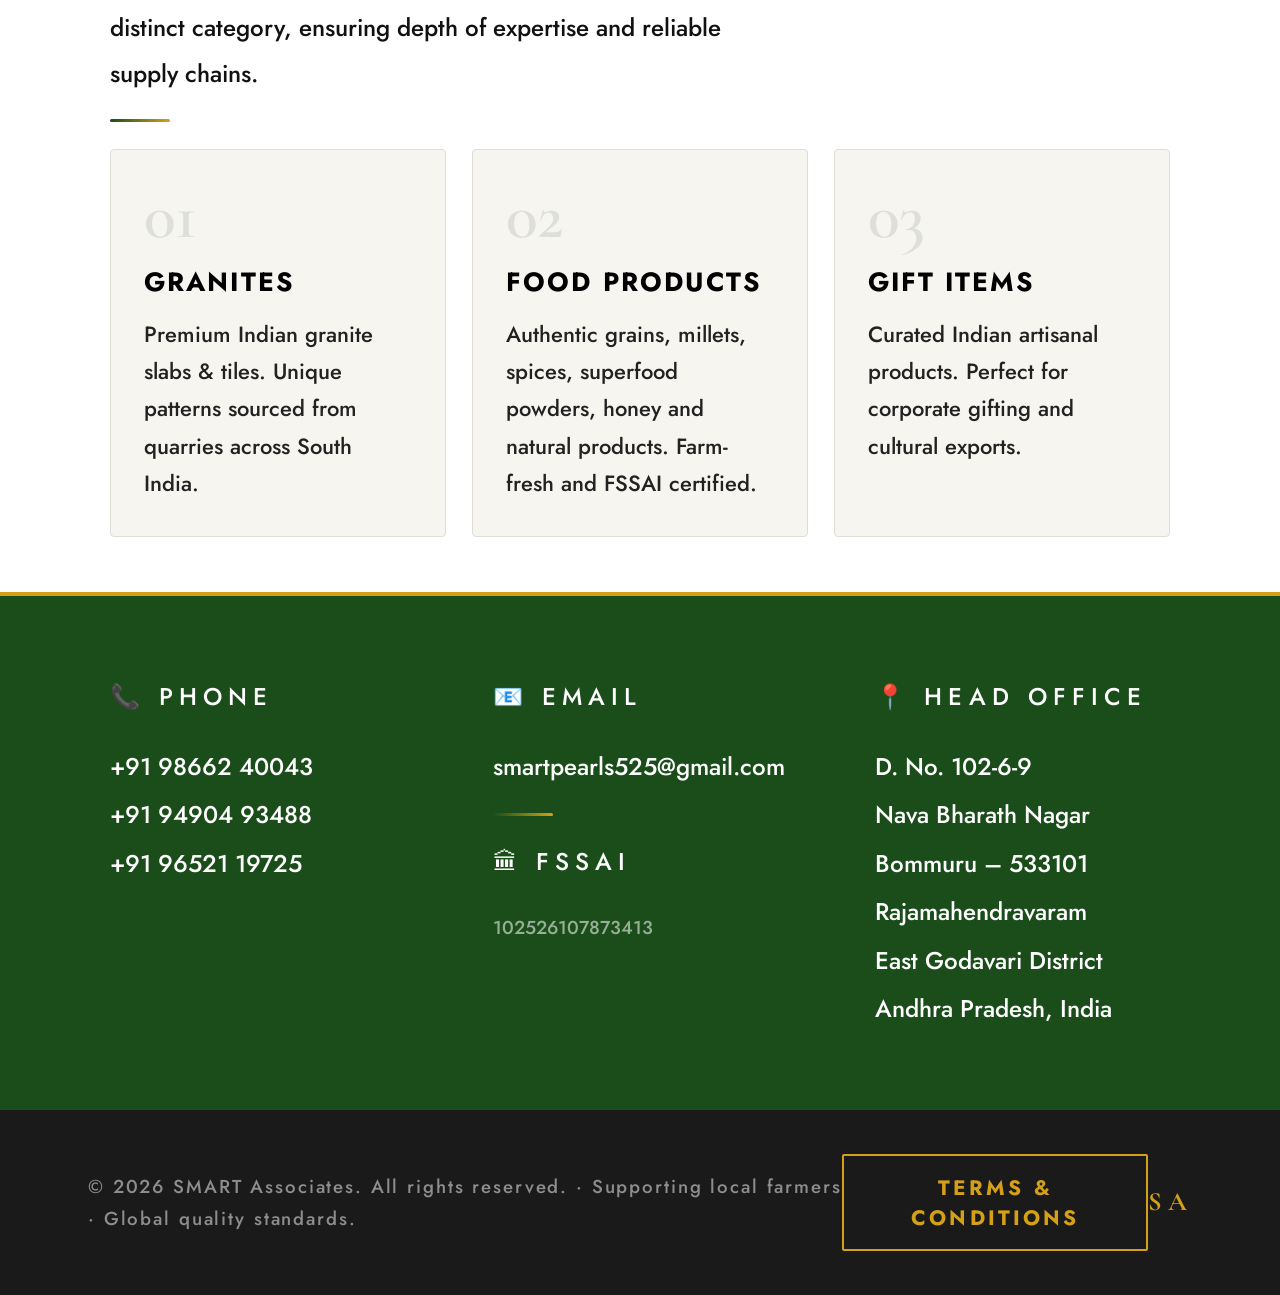
==== commit b3fa2499: "Add Terms & Conditions button and modal to home page Adds a footer button on index.html that opens a" ====
--- a/index.html
+++ b/index.html
@@ -162,6 +162,66 @@
     ::-webkit-scrollbar-track { background: var(--off-white) !important; }
     ::-webkit-scrollbar-thumb { background: var(--green-dark) !important; }
 
+    /* Terms & Conditions trigger button */
+    .footer-terms-btn {
+      background: transparent; border: 2px solid var(--gold-bright);
+      color: var(--gold-bright); font-size: 0.95rem; font-weight: 700;
+      letter-spacing: 0.15em; text-transform: uppercase;
+      padding: 0.75rem 2rem; border-radius: 2px; cursor: pointer;
+      transition: all 0.3s ease; font-family: inherit;
+    }
+    .footer-terms-btn:hover { background: var(--gold-bright); color: var(--charcoal); }
+
+    /* Terms & Conditions modal */
+    .terms-overlay {
+      position: fixed; inset: 0; z-index: 1000;
+      background: rgba(0,0,0,0.6); backdrop-filter: blur(3px);
+      display: none; align-items: center; justify-content: center;
+      padding: 2rem; opacity: 0; transition: opacity 0.25s ease;
+    }
+    .terms-overlay.open { display: flex; opacity: 1; }
+    .terms-modal {
+      background: #ffffff; width: 100%; max-width: 820px; max-height: 88vh;
+      border-radius: 6px; border-top: 5px solid var(--gold-bright);
+      box-shadow: 0 30px 80px rgba(0,0,0,0.4);
+      display: flex; flex-direction: column; overflow: hidden;
+      transform: translateY(16px); transition: transform 0.25s ease;
+    }
+    .terms-overlay.open .terms-modal { transform: translateY(0); }
+    .terms-header {
+      display: flex; align-items: center; justify-content: space-between;
+      padding: 1.5rem 2rem; border-bottom: 1px solid var(--border);
+      background: var(--green-dark);
+    }
+    .terms-header h2 {
+      font-family: 'Cormorant Garamond', serif; font-size: 1.9rem;
+      font-weight: 700; color: #ffffff; margin: 0; line-height: 1.1;
+    }
+    .terms-close {
+      background: transparent; border: none; color: #ffffff;
+      font-size: 2rem; line-height: 1; cursor: pointer; padding: 0 0.25rem;
+      transition: color 0.2s ease;
+    }
+    .terms-close:hover { color: var(--gold-light); }
+    .terms-body {
+      padding: 1.75rem 2.25rem 2.25rem; overflow-y: auto; color: var(--ink);
+    }
+    .terms-body h3 {
+      font-size: 1.05rem; font-weight: 700; color: var(--green-dark);
+      margin: 1.5rem 0 0.4rem; letter-spacing: 0.02em;
+    }
+    .terms-body h3:first-child { margin-top: 0; }
+    .terms-body p { font-size: 0.98rem; line-height: 1.7; margin: 0.35rem 0; }
+    .terms-body ul { margin: 0.4rem 0 0.4rem 1.25rem; padding: 0; }
+    .terms-body li { font-size: 0.98rem; line-height: 1.65; margin: 0.2rem 0; }
+    .terms-body .terms-note {
+      font-size: 0.85rem; color: var(--muted); font-style: italic; margin-top: 0.2rem;
+    }
+    .terms-signoff {
+      margin-top: 2rem; padding-top: 1.25rem; border-top: 1px solid var(--border);
+      text-align: right; font-weight: 700; color: var(--green-dark);
+    }
+
     @media (max-width: 768px) {
       .hero-content { padding: 2rem 1.5rem; }
       .hero-stats { grid-template-columns: 1fr 1fr; }
@@ -237,8 +297,166 @@
 
   <footer>
     <p>© 2026 SMART Associates. All rights reserved. · Supporting local farmers · Global quality standards.</p>
+    <button class="footer-terms-btn" onclick="openTerms()">Terms &amp; Conditions</button>
     <div class="footer-logo">SA</div>
   </footer>
+
+  <!-- Terms & Conditions modal -->
+  <div class="terms-overlay" id="terms-overlay" onclick="if(event.target===this)closeTerms()" role="dialog" aria-modal="true" aria-labelledby="terms-title">
+    <div class="terms-modal">
+      <div class="terms-header">
+        <h2 id="terms-title">Export Sale — Terms &amp; Conditions</h2>
+        <button class="terms-close" onclick="closeTerms()" aria-label="Close">&times;</button>
+      </div>
+      <div class="terms-body">
+        <h3>1. Parties</h3>
+        <p>This Agreement is entered into between:</p>
+        <p><strong>Seller (Exporter):</strong> SMART Associates, D. No. 102-6-9, Nava Bharath Nagar, Bommuru – 533101, Rajamahendravaram, East Godavari District, Andhra Pradesh, India. IEC No.: [IEC No.] · GST No.: [GST No.] · FSSAI: 102526107873413</p>
+        <p><strong>Buyer (Importer):</strong> [Buyer Company Name], [Address], [Country], [Registration Number]</p>
+
+        <h3>2. Products</h3>
+        <p>The Seller agrees to sell and the Buyer agrees to purchase:</p>
+        <ul>
+          <li>Turmeric Powder, Moringa Powder, Banana Powder</li>
+          <li>Cereals (specify type: Rice, Maize, Wheat, Millet, etc.)</li>
+          <li>Quantity as per Purchase Order.</li>
+          <li>Quality and specifications as mutually agreed.</li>
+        </ul>
+
+        <h3>3. Quality Standards</h3>
+        <ul>
+          <li>Goods shall conform to agreed specifications.</li>
+          <li>Seller shall provide quality certificates and laboratory reports, if required.</li>
+          <li>Goods shall comply with export regulations of India and import regulations of the Buyer's country.</li>
+          <li>Natural variation in agricultural products within acceptable industry standards shall not constitute a defect.</li>
+        </ul>
+
+        <h3>4. Price</h3>
+        <ul>
+          <li>Prices shall be specified in the Proforma Invoice.</li>
+          <li>Currency: USD/EUR/GBP or any mutually agreed currency.</li>
+          <li>Prices may be quoted on FOB, CIF, CFR, or EXW basis according to the latest version of International Chamber of Commerce (ICC) Incoterms.</li>
+        </ul>
+
+        <h3>5. Payment Terms</h3>
+        <p><strong>Option A — Advance Payment:</strong> Buyer shall pay 40% advance upon confirmation of the order. Remaining 60% shall be paid immediately after completion of delivery and before release of original shipping documents.</p>
+        <p><strong>Option B — Letter of Credit (LC):</strong> Buyer shall establish an irrevocable Letter of Credit in favour of Seller through a recognized international bank.</p>
+        <p><strong>Option C — TT Transfer:</strong> Payment through Telegraphic Transfer (TT) as mutually agreed.</p>
+
+        <h3>6. Packaging</h3>
+        <ul>
+          <li>Goods shall be packed in export-worthy packaging.</li>
+          <li>Packaging shall comply with importing country regulations.</li>
+          <li>Seller shall not be liable for damage resulting from improper handling after shipment.</li>
+        </ul>
+
+        <h3>7. Inspection</h3>
+        <ul>
+          <li>Buyer may appoint an independent inspection agency before shipment.</li>
+          <li>Inspection costs shall be borne by the Buyer unless otherwise agreed.</li>
+          <li>Seller's quality certificate shall be considered final in the absence of a third-party inspection.</li>
+        </ul>
+
+        <h3>8. Delivery Terms</h3>
+        <ul>
+          <li>Delivery shall be made according to the agreed Incoterm.</li>
+          <li>Estimated shipment dates are approximate.</li>
+          <li>Seller shall not be liable for delays caused by customs, port congestion, shipping lines, government restrictions, or force majeure events.</li>
+        </ul>
+
+        <h3>9. Transfer of Risk</h3>
+        <ul>
+          <li>Risk shall transfer from Seller to Buyer as per the agreed Incoterm.</li>
+          <li>Seller shall not be responsible for loss or damage after risk has passed to the Buyer.</li>
+        </ul>
+
+        <h3>10. Shipping Documents</h3>
+        <p>Seller shall provide:</p>
+        <ul>
+          <li>Commercial Invoice</li>
+          <li>Packing List</li>
+          <li>Bill of Lading / Airway Bill</li>
+          <li>Certificate of Origin</li>
+          <li>Phytosanitary Certificate (if required)</li>
+          <li>Fumigation Certificate (if required)</li>
+          <li>Insurance Certificate (for CIF shipments)</li>
+          <li>Other documents required by importing country regulations</li>
+        </ul>
+
+        <h3>11. Import Permits and Compliance</h3>
+        <ul>
+          <li>Buyer shall obtain all import permits, licenses, and approvals required in the destination country.</li>
+          <li>Buyer shall be responsible for customs clearance and local taxes unless otherwise agreed.</li>
+        </ul>
+
+        <h3>12. Claims</h3>
+        <ul>
+          <li>Buyer must notify Seller of any quality or quantity claim within 7 days of receipt of goods.</li>
+          <li>Failure to notify within the specified period shall be deemed acceptance of goods.</li>
+          <li>Claims must be supported by independent inspection reports.</li>
+        </ul>
+
+        <h3>13. Limitation of Liability</h3>
+        <ul>
+          <li>Seller's liability shall not exceed the invoice value of the goods.</li>
+          <li>Seller shall not be liable for indirect, consequential, or special damages.</li>
+        </ul>
+
+        <h3>14. Force Majeure</h3>
+        <p>Neither party shall be liable for failure or delay caused by: natural disasters, war, pandemic, government restrictions, port strikes, shipping disruptions, or acts beyond reasonable control.</p>
+
+        <h3>15. Confidentiality</h3>
+        <p>Both parties shall keep confidential all commercial, financial, and technical information exchanged during the transaction.</p>
+
+        <h3>16. Termination</h3>
+        <p>Seller may terminate the Agreement if: the Buyer fails to make payments; the Buyer becomes insolvent; or the Buyer breaches any material term of the Agreement.</p>
+
+        <h3>17. Dispute Resolution</h3>
+        <ul>
+          <li>Parties shall attempt amicable settlement first.</li>
+          <li>Any dispute shall be referred to arbitration under the rules of the International Chamber of Commerce.</li>
+          <li>Arbitration venue: Vijayawada (or as agreed).</li>
+          <li>Arbitration award shall be final and binding.</li>
+        </ul>
+
+        <h3>18. Governing Law</h3>
+        <p>This Agreement shall be governed by the laws of India.</p>
+
+        <h3>19. Anti-Corruption &amp; Compliance</h3>
+        <p>Both parties shall comply with: anti-bribery laws, anti-money laundering regulations, international trade sanctions, and export control laws.</p>
+
+        <h3>20. Entire Agreement</h3>
+        <p>This Agreement constitutes the entire understanding between the parties and supersedes all previous communications.</p>
+
+        <h3>Additional Protection Clauses for Exporters</h3>
+        <ul>
+          <li>40% advance payment mandatory before production/shipment.</li>
+          <li>Original shipping documents released only after full payment.</li>
+          <li>Buyer responsible for import duties and destination taxes.</li>
+          <li>No cancellation after production begins.</li>
+          <li>Delayed payment interest at 18% per annum.</li>
+          <li>Seller retains ownership of goods until full payment is received.</li>
+        </ul>
+
+        <div class="terms-signoff">
+          Chairman &amp; Managing Director (CMD)<br>
+          <span class="terms-note">Signature with seal</span>
+        </div>
+      </div>
+    </div>
+  </div>
+
+  <script>
+    function openTerms() {
+      document.getElementById('terms-overlay').classList.add('open');
+      document.body.style.overflow = 'hidden';
+    }
+    function closeTerms() {
+      document.getElementById('terms-overlay').classList.remove('open');
+      document.body.style.overflow = '';
+    }
+    document.addEventListener('keydown', e => { if (e.key === 'Escape') closeTerms(); });
+  </script>
 
   <script src="/main.js"></script>
 </body>
